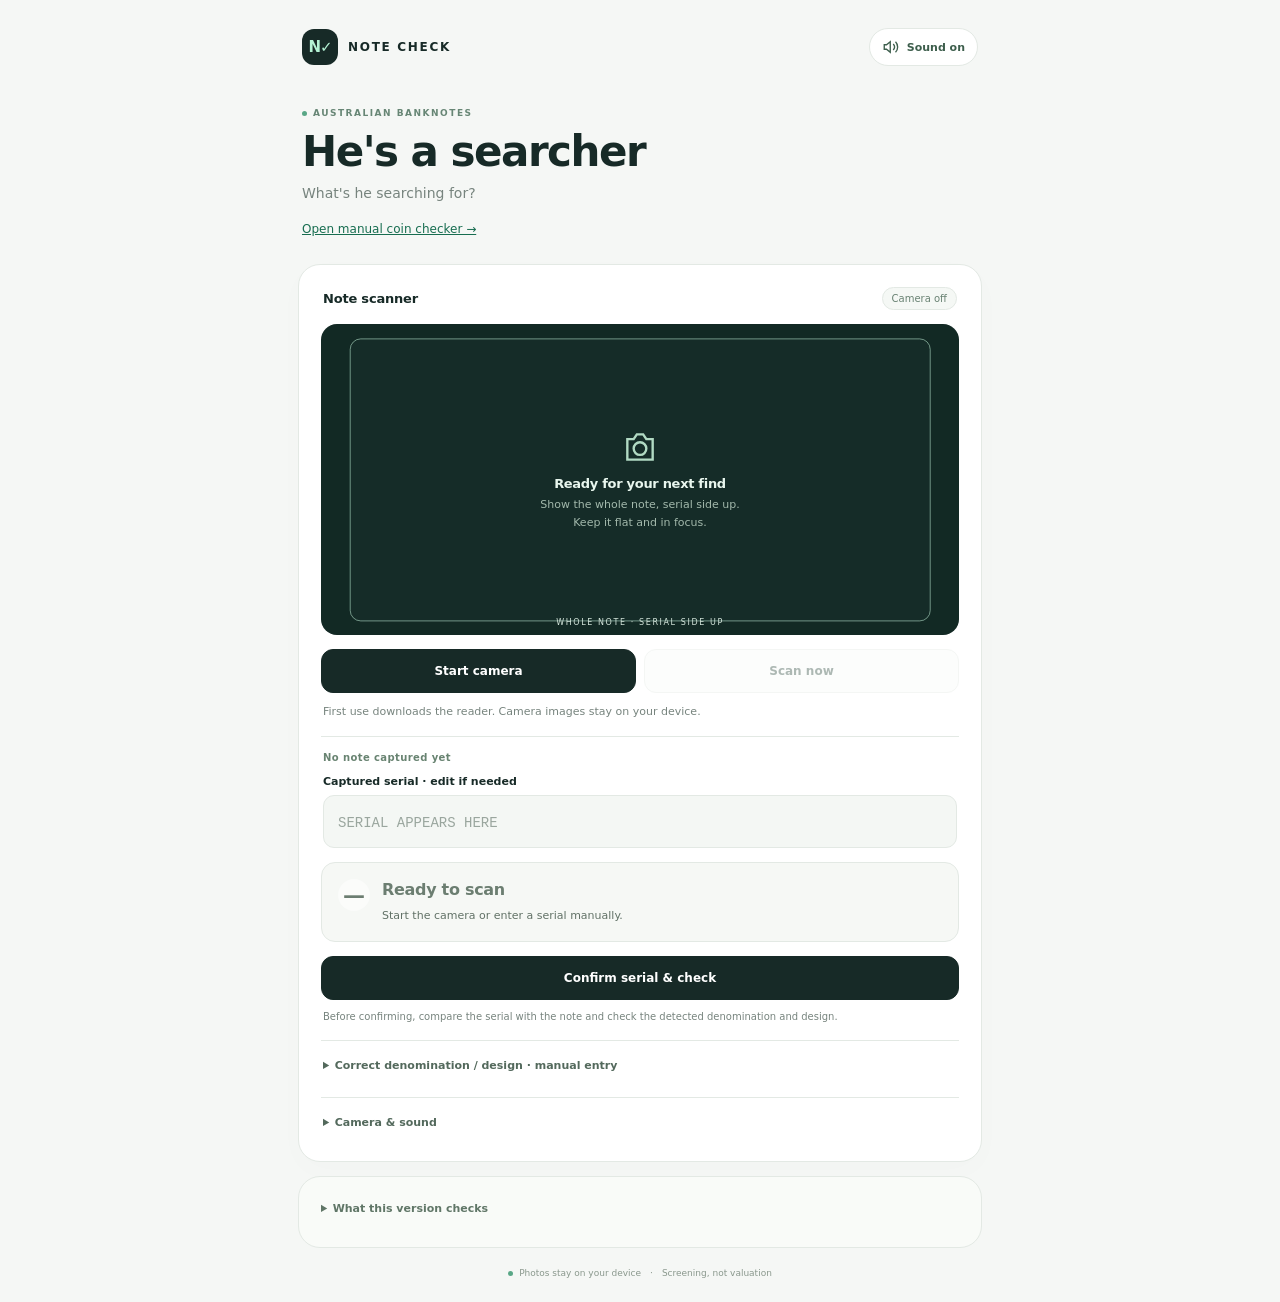
==== index.html @ 7671cad3 "Link the manual coin checker without changing banknote scanning" ====
<!doctype html><html lang="en"><head><meta charset="utf-8"><meta name="viewport" content="width=device-width,initial-scale=1"><meta name="theme-color" content="#132c28"><title>Note Check · Australian banknotes</title><link rel="stylesheet" href="style.css?v=12"><style>.conditionGuide{display:none}#result.keep~.conditionGuide{display:block}.conditionGuide h3{font-size:12px;margin:16px 0 6px}.conditionGuide ul{padding-left:19px;margin:6px 0}.conditionGuide li{font-size:11px;line-height:1.65;color:#617166;margin:5px 0}.conditionGuide a{color:#3c7a59;text-underline-offset:3px}</style></head><body><header><a class="brand" href="./"><span class="mark">N✓</span> NOTE CHECK</a><button id="soundToggle" class="soundButton" type="button" aria-pressed="true"><svg viewBox="0 0 24 24" width="18" height="18" fill="none" stroke="currentColor" stroke-width="1.8" aria-hidden="true"><path d="M11 5 6 9H3v6h3l5 4V5Z"/><path d="M15 8a6 6 0 0 1 0 8M18 5a10 10 0 0 1 0 14"/></svg><span id="soundLabel">Sound on</span></button></header><main><section class="intro"><span class="eyebrow"><span class="tinyDot"></span> AUSTRALIAN BANKNOTES</span><h1>He's a searcher</h1><p>What's he searching for?</p><p style="margin-top:14px"><a href="coins.html" style="color:#176d50;font-size:12px">Open manual coin checker →</a></p></section><section class="panel scanner"><div class="sectiontop"><h2>Note scanner</h2><span id="cameraState">Camera off</span></div><div class="view"><video id="video" autoplay playsinline muted></video><div id="placeholder"><div class="cameraicon"><svg width="38" height="38" viewBox="0 0 24 24" fill="none" stroke="currentColor" stroke-width="1.5" aria-hidden="true"><path d="M4 7h4l2-3h4l2 3h4v13H4V7Z"/><circle cx="12" cy="13" r="4"/></svg></div><h3>Ready for your next find</h3><p>Show the whole note, serial side up.<br>Keep it flat and in focus.</p></div><div class="frame"></div><div class="viewlabel">WHOLE NOTE · SERIAL SIDE UP</div><div id="overlay" class="overlay" aria-live="polite"></div></div><div class="actions"><button id="start" class="primary">Start camera</button><button id="scan" disabled>Scan now</button><button id="stop" hidden>Stop</button></div><p id="progress" class="small" role="status">First use downloads the reader. Camera images stay on your device.</p><div class="readout"><span id="activeNote">No note captured yet</span><label for="serial">Captured serial · edit if needed</label><input id="serial" placeholder="Serial appears here" autocomplete="off" spellcheck="false" maxlength="20"></div><div id="result" class="result neutral" aria-live="polite"><span class="symbol">—</span><div><h3>Ready to scan</h3><p>Start the camera or enter a serial manually.</p></div></div><div class="sortingActions"><input type="checkbox" id="confirm" hidden><button id="check" class="primary">Confirm serial & check</button><button id="next" hidden>Scan next note →</button></div><p class="small confirmHint">Before confirming, compare the serial with the note and check the detected denomination and design.</p><details class="drawer conditionGuide"><summary>What to look for · condition &amp; sales</summary><p class="small">Inspect the note yourself. The scanner does not grade its condition.</p><h3>Good signs</h3><ul><li>Sharp, square corners and intact edges.</li><li>Minimal folds or permanent creases.</li><li>Clean surfaces, clear printing and an intact clear window.</li></ul><h3>Wear or damage to check</h3><ul><li>Rounded or bent corners and worn edges.</li><li>Deep creases or multiple folds.</li><li>Stains, handwriting, fading or rubbed printing.</li><li>Tears, pinholes, splits, missing pieces or repairs.</li></ul><p class="small"><strong>Keep it as found—don’t clean, iron or try to repair it.</strong> Condition can affect collector interest, but wear alone does not decide whether a flagged note is worth keeping.</p><p class="small"><a href="https://www.pmgnotes.com/paper-money-grading/grading-scale/" target="_blank" rel="noopener">Banknote grading guide ↗</a></p><h3>Comparable sales</h3><p class="small">Not enough verified sales data. No price range is provided for this result.</p></details><details class="drawer"><summary>Correct denomination / design · manual entry</summary><div class="fields"><div><label for="denomination">Denomination</label><select id="denomination"><option>$5</option><option>$10</option><option>$20</option><option selected>$50</option><option>$100</option></select></div><div><label for="series">Banknote series</label><select id="series"><option value="new">Newer polymer · tall clear window</option><option value="old">Older polymer · small clear window</option></select></div></div><p class="small">Paper and commemorative layouts may not be recognised. A manual entry is still checked against the supported rules.</p><div class="samples"><span class="small">Fictional serial examples</span><div><button data-sample="AA191234321">Radar</button><button data-sample="AA190000042">Low number</button><button data-sample="BD194827593">No pattern</button></div></div></details><details class="drawer"><summary>Camera & sound</summary><div id="cameraSettings" hidden><label for="cameraSelect">Camera lens</label><select id="cameraSelect"></select><p id="cameraResolution" class="small"></p><label class="toggle"><input id="torch" type="checkbox" disabled> Camera light (if supported)</label></div><label for="zoom">Screen zoom <span id="zoomValue">1.0×</span></label><input id="zoom" type="range" min="1" max="4" step="0.1" value="1"><label class="toggle"><input type="checkbox" id="auto"> Automatic scanning</label><div class="extraActions"><button id="testSound" type="button">Test chime</button><button id="photoButton">Use a photo instead</button></div><input id="photo" type="file" accept="image/*" hidden></details><details id="captureDetails" class="drawer" hidden><summary>Captured images and reader diagnostics</summary><p id="detectedNote" class="small"></p><img id="notePreview" alt="Automatically straightened note"><img id="capturePreview" alt="Automatically selected serial area"><p class="small">Reader output: <code id="rawRead"></code></p></details></section><details class="panel coverage"><summary>What this version checks</summary><ul><li>Unusual serial suffix patterns: solid, radar, repeater, ladder, two-digit patterns, and low numbers (1–100).</li><li>Possible 1992 first-issue $5 notes; confirm the pale design and Fraser/Cole signatures.</li><li>1996 $100 and 1997 $5 trial-prefix notes within their published trial serial ranges.</li><li>First/last listed standard print-year prefixes in the loaded RBA records (1992–2023).</li><li>Possible 2001 Federation $5 notes via manual entry.</li></ul><p class="small">Green means set aside for inspection. Yellow means uncertain or unsupported. Red means no supported flag found after confirmation—not a guarantee to spend it. Condition, authenticity, printing errors and ink varieties are not assessed. Number-pattern thresholds are screening choices, not proof of collector demand.</p><a href="https://www.banknotes.rba.gov.au/resources/for-collectors/serial-numbers/" target="_blank" rel="noopener">RBA issue records ↗</a><br><a href="https://www.sterlingcurrency.com.au/blog/news-research/decimal-coins-banknotes/the-two-times-when-npa-secretly-tested-polymer-ink/" target="_blank" rel="noopener">Trial-note reference ↗</a></details><footer><span class="privacyDot"></span> Photos stay on your device <span class="footerSep">·</span> Screening, not valuation</footer></main><script src="ocr/ort.wasm.min.js"></script><script src="neural-reader.js?v=9"></script><script src="rules.js?v=7"></script><script src="opencv.js"></script><script src="detector.js?v=7"></script><script src="screening.js?v=10"></script><script src="ocr-utils.js"></script><script src="celebration.js?v=11"></script><script src="app.js?v=11"></script></body></html>
---- style.css ----
:root{--ink:#172a27;--muted:#77847e;--line:#e3e9e4;--mint:#dbf5e8;--green:#176d50;--bg:#f5f7f5;--radius:22px;font-family:Inter,ui-sans-serif,system-ui,-apple-system,BlinkMacSystemFont,"Segoe UI",sans-serif;color-scheme:light}*{box-sizing:border-box}body{margin:0;background:var(--bg);color:var(--ink);-webkit-font-smoothing:antialiased}header{max-width:720px;margin:auto;display:flex;align-items:center;justify-content:space-between;padding:20px 22px}.brand{display:flex;align-items:center;gap:10px;text-decoration:none;color:var(--ink);font-size:12px;letter-spacing:1.7px;font-weight:800}.mark{width:36px;height:36px;border-radius:12px;background:var(--ink);color:#b4f2d4;display:grid;place-items:center;font-size:15px;letter-spacing:-1px}.soundButton{display:flex;align-items:center;gap:7px;border:1px solid var(--line);background:#fff;border-radius:100px;padding:9px 12px;min-height:38px;font-size:11px;color:#3d5e4c;font-weight:650}.soundButton.muted{color:var(--muted);background:#edf0ed}main{max-width:720px;margin:auto;padding:8px 18px 24px}.intro{padding:7px 4px 22px}.eyebrow{display:flex;align-items:center;gap:6px;font-size:9px;letter-spacing:1.5px;font-weight:750;color:#678675}.tinyDot,.privacyDot{width:5px;height:5px;display:inline-block;background:#59a786;border-radius:50%}h1{font-size:clamp(30px,5vw,42px);font-weight:720;letter-spacing:-1.5px;line-height:1.12;margin:10px 0 8px}.intro p{font-size:13px;color:var(--muted);margin:0;line-height:1.5}.panel{background:#fff;border:1px solid var(--line);border-radius:var(--radius);padding:18px;box-shadow:0 8px 30px #18352b04}.sectiontop{display:flex;align-items:center;justify-content:space-between;padding:0 2px 14px}h2{margin:0;font-size:13px;font-weight:720;letter-spacing:-.2px}#cameraState{font-size:10px;color:#698273;border:1px solid var(--line);background:#f5f8f5;border-radius:30px;padding:5px 9px}.view{position:relative;aspect-ratio:2.05;min-height:190px;border-radius:16px;background:#152c28;overflow:hidden;display:flex;align-items:center;justify-content:center}video{position:absolute;width:100%;height:100%;object-fit:cover;transform-origin:center}#placeholder{position:relative;pointer-events:none;text-align:center;padding:20px;color:#e8f6ee}#placeholder h3{font-size:15px;letter-spacing:-.3px;margin:10px 0 5px}#placeholder p{font-size:11px;line-height:1.6;color:#a3b9ac;margin:0}.cameraicon{color:#b1dac3;line-height:0}.frame{position:absolute;width:91%;aspect-ratio:2.05;top:50%;left:50%;transform:translate(-50%,-50%);border:1.5px solid #bcebd28c;border-radius:11px;box-shadow:0 0 0 150px #06171125;pointer-events:none}.viewlabel{position:absolute;bottom:8px;color:#d4e5db;font-size:8px;letter-spacing:1.6px;pointer-events:none}.overlay{position:absolute;left:9px;right:9px;top:9px;border-radius:8px;padding:7px 10px;font-size:10px;font-weight:650;color:#22382e;display:none}.overlay.keep{background:#d8f5e8e8}.overlay.ordinary{background:#fbece9ed}.overlay.unknown{background:#fff2d7ed}.actions{display:flex;gap:8px;margin:14px 0 0}.actions button{flex:1}button{appearance:none;font:inherit;font-size:12px;font-weight:650;min-height:44px;border:1px solid var(--line);border-radius:12px;padding:11px 14px;background:#f8faf8;color:#29473b;cursor:pointer;transition:background .15s,transform .15s}button.primary{background:var(--ink);border-color:var(--ink);color:#fff}button:hover:not(:disabled){filter:brightness(.96)}button:active:not(:disabled){transform:scale(.985)}button:disabled{opacity:.38;cursor:default}.small{font-size:11px;line-height:1.6;color:var(--muted)}#progress{margin:10px 2px 15px;min-height:18px}.readout{border-top:1px solid var(--line);padding:15px 2px 0}#activeNote{display:block;font-size:10px;font-weight:700;letter-spacing:.4px;color:#688371;margin-bottom:9px}label{display:block;font-size:11px;font-weight:650;margin:12px 0 7px}input:not([type=checkbox]):not([type=range]),select{appearance:none;width:100%;font:inherit;font-size:14px;border:1px solid var(--line);background:#f8faf8;padding:12px;border-radius:11px;color:var(--ink);min-height:44px}select{appearance:auto}#serial{font-family:ui-monospace,SFMono-Regular,Consolas,monospace;font-size:22px;font-weight:550;letter-spacing:1.2px;background:#f4f7f4;padding:13px 14px;text-transform:uppercase}#serial::placeholder{font-family:inherit;font-size:14px;font-weight:400;letter-spacing:0;color:#9aa69e}.result{display:flex;align-items:flex-start;gap:12px;margin:14px 0;border-radius:14px;padding:16px;border:1px solid var(--line);background:#f6f8f5}.symbol{display:grid;place-items:center;flex-shrink:0;width:32px;height:32px;border-radius:50%;font-size:22px;font-weight:650;background:#ffffff80}.result h3{font-size:16px;font-weight:700;letter-spacing:-.3px;line-height:1.3;margin:1px 0 6px}.result p{font-size:11px;line-height:1.65;margin:0;color:#617166}.result.keep{background:#e4f6ec;border-color:#c8e8d5;color:#146247}.result.keep p{color:#527462}.result.keep .symbol{background:#c9ebd9}.result.ordinary{background:#f9eeeb;border-color:#ecd9d2;color:#825a4b}.result.unknown{background:#fff6e3;border-color:#f0e3c2;color:#80652a}.result.neutral{color:#6c7e71}.ruleSources{display:flex;gap:10px;flex-wrap:wrap;margin-top:9px}.ruleSources a,.coverage a{font-size:10px;color:#3c7a59;text-decoration:underline;text-underline-offset:3px}.sortingActions{display:flex;gap:8px;flex-wrap:wrap}.sortingActions button{flex:1;min-width:140px}#next{background:var(--mint);color:var(--green);border-color:#c8e8d5}.confirmHint{font-size:10px;margin:9px 2px 0}.drawer{border-top:1px solid var(--line);padding:15px 2px 0;margin-top:15px}summary{cursor:pointer;font-size:11px;font-weight:650;line-height:1.5;color:#53695c;padding:2px 0;min-height:26px}.fields{display:grid;grid-template-columns:1fr 1fr;gap:12px}.toggle{display:flex;align-items:center;gap:8px;font-weight:400;line-height:1.5}.toggle input{accent-color:var(--green);width:16px;height:16px}input[type=range]{width:100%;padding:0;accent-color:var(--green);margin:7px 0 12px}#zoomValue{float:right}.extraActions{display:flex;gap:8px;flex-wrap:wrap;margin-top:12px}.extraActions button{flex:1}.samples{margin:14px 0 6px}.samples>div{display:flex;gap:6px;margin-top:8px;flex-wrap:wrap}.samples button{min-height:36px;font-size:10px;padding:8px 12px;background:white}#notePreview,#capturePreview{width:100%;height:auto;display:block;border-radius:10px;margin:10px 0}#rawRead{overflow-wrap:anywhere;font-size:10px}.coverage{margin-top:14px;padding:14px 18px;box-shadow:none;background:#f9fbf8}.coverage summary{font-size:11px;color:#607667}.coverage ul{padding-left:18px}.coverage li{font-size:11px;line-height:1.65;color:#6d7b70;margin:7px 0}footer{display:flex;justify-content:center;align-items:center;gap:6px;flex-wrap:wrap;font-size:9px;color:#8a988d;padding:20px 0 0}.footerSep{padding:0 3px}[hidden]{display:none!important}button:focus-visible,input:focus-visible,select:focus-visible,summary:focus-visible{outline:3px solid #91cab0;outline-offset:3px}.result.celebrate{animation:found .5s ease-out}@keyframes found{0%{transform:scale(.97);box-shadow:0 0 0 0 #4cbd8640}60%{box-shadow:0 0 0 7px #4cbd8600}100%{transform:scale(1);box-shadow:none}}@media(min-width:640px){header{padding-top:28px}main{padding-top:15px}.intro{padding-bottom:25px}.panel{padding:22px}.view{min-height:250px}h1{font-size:42px}.intro p{font-size:14px}}@media(max-width:360px){header{padding:16px}.soundButton{padding:8px 10px}.soundButton span{font-size:10px}.brand{font-size:10px;gap:8px}main{padding:4px 12px 20px}.panel{padding:14px}.view{min-height:180px}.fields{grid-template-columns:1fr}#serial{font-size:20px}}@media(prefers-reduced-motion:reduce){*,*::before,*::after{animation:none!important;transition:none!important}}
/* Keep the camera viewport within its card even when aspect-ratio meets narrow screens. */
.scanner{min-width:0}.view{width:100%;max-width:100%;min-width:0;min-height:0!important;height:auto;aspect-ratio:2.05}.view video{inset:0;max-width:100%}#placeholder{max-width:100%;padding:12px}#placeholder h3{font-size:13px}.actions,.readout,.result,.sortingActions,.drawer{min-width:0}.result>div{min-width:0}.ruleSources a{overflow-wrap:anywhere}
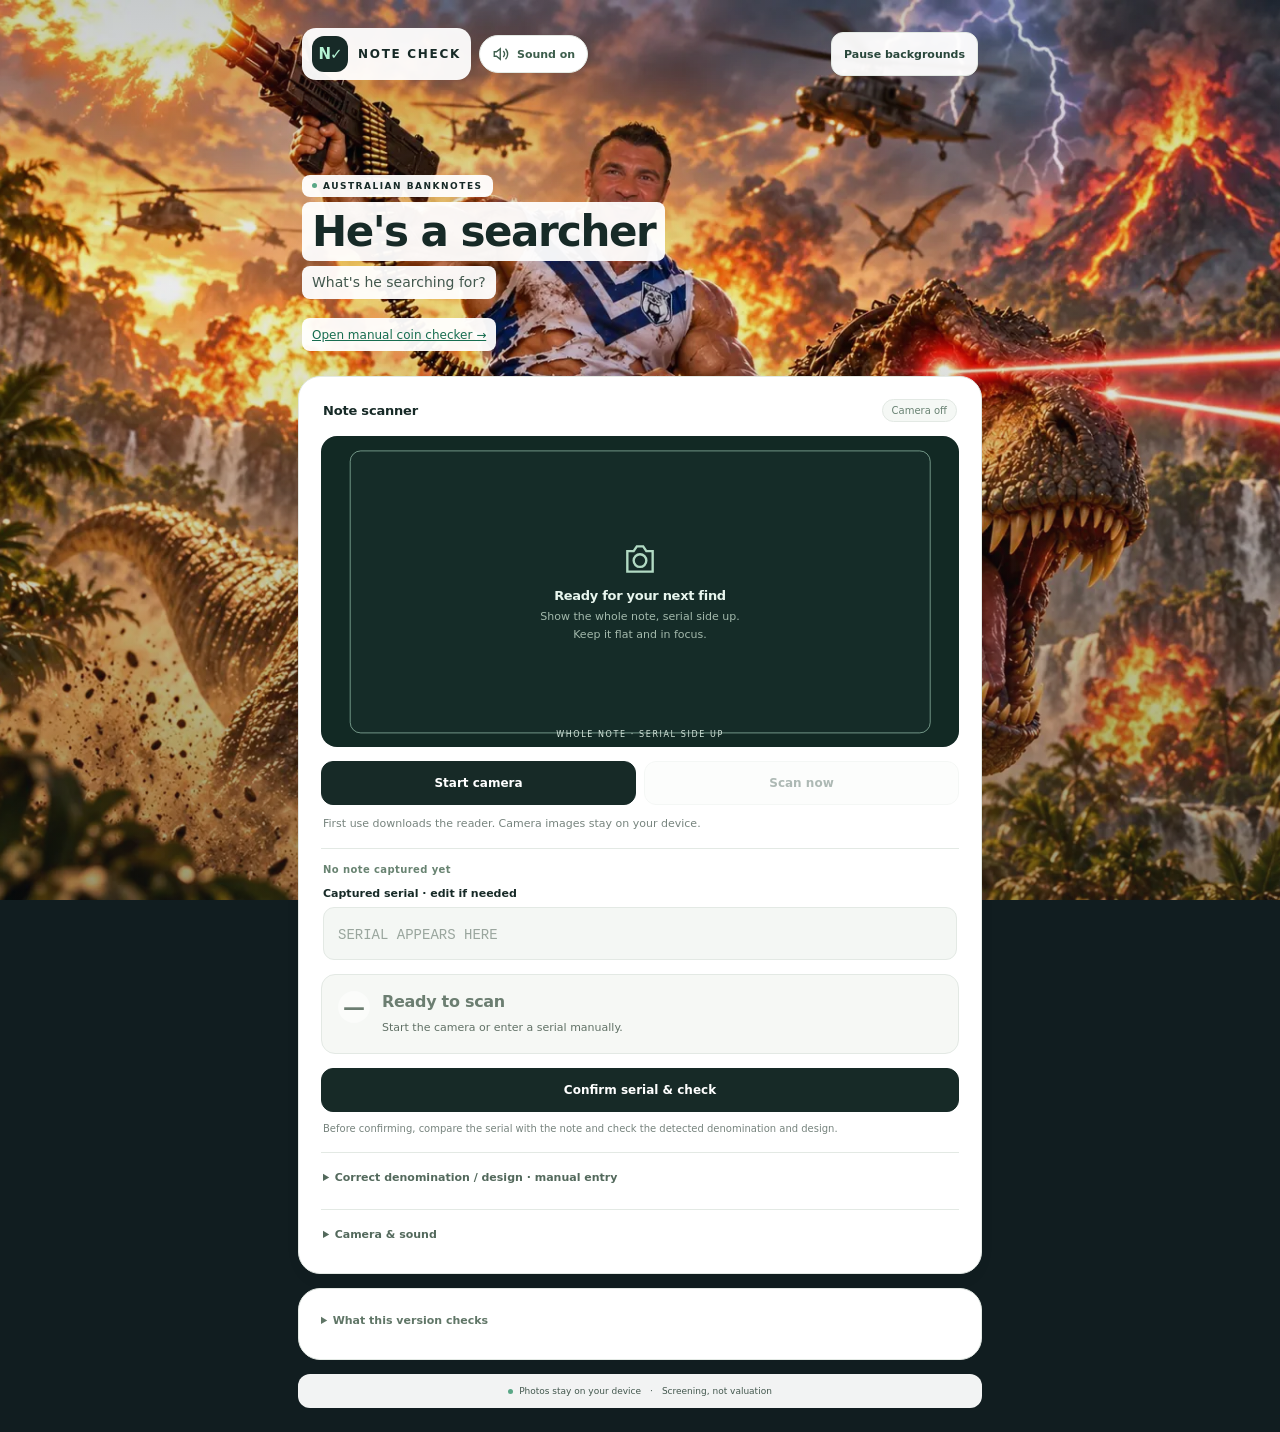
==== commit f8e41938: "Add six-image fading backgrounds with pause and reduced-motion support" ====
--- a/index.html
+++ b/index.html
@@ -1 +1 @@
-<!doctype html><html lang="en"><head><meta charset="utf-8"><meta name="viewport" content="width=device-width,initial-scale=1"><meta name="theme-color" content="#132c28"><title>Note Check · Australian banknotes</title><link rel="stylesheet" href="style.css?v=12"><style>.conditionGuide{display:none}#result.keep~.conditionGuide{display:block}.conditionGuide h3{font-size:12px;margin:16px 0 6px}.conditionGuide ul{padding-left:19px;margin:6px 0}.conditionGuide li{font-size:11px;line-height:1.65;color:#617166;margin:5px 0}.conditionGuide a{color:#3c7a59;text-underline-offset:3px}</style></head><body><header><a class="brand" href="./"><span class="mark">N✓</span> NOTE CHECK</a><button id="soundToggle" class="soundButton" type="button" aria-pressed="true"><svg viewBox="0 0 24 24" width="18" height="18" fill="none" stroke="currentColor" stroke-width="1.8" aria-hidden="true"><path d="M11 5 6 9H3v6h3l5 4V5Z"/><path d="M15 8a6 6 0 0 1 0 8M18 5a10 10 0 0 1 0 14"/></svg><span id="soundLabel">Sound on</span></button></header><main><section class="intro"><span class="eyebrow"><span class="tinyDot"></span> AUSTRALIAN BANKNOTES</span><h1>He's a searcher</h1><p>What's he searching for?</p><p style="margin-top:14px"><a href="coins.html" style="color:#176d50;font-size:12px">Open manual coin checker →</a></p></section><section class="panel scanner"><div class="sectiontop"><h2>Note scanner</h2><span id="cameraState">Camera off</span></div><div class="view"><video id="video" autoplay playsinline muted></video><div id="placeholder"><div class="cameraicon"><svg width="38" height="38" viewBox="0 0 24 24" fill="none" stroke="currentColor" stroke-width="1.5" aria-hidden="true"><path d="M4 7h4l2-3h4l2 3h4v13H4V7Z"/><circle cx="12" cy="13" r="4"/></svg></div><h3>Ready for your next find</h3><p>Show the whole note, serial side up.<br>Keep it flat and in focus.</p></div><div class="frame"></div><div class="viewlabel">WHOLE NOTE · SERIAL SIDE UP</div><div id="overlay" class="overlay" aria-live="polite"></div></div><div class="actions"><button id="start" class="primary">Start camera</button><button id="scan" disabled>Scan now</button><button id="stop" hidden>Stop</button></div><p id="progress" class="small" role="status">First use downloads the reader. Camera images stay on your device.</p><div class="readout"><span id="activeNote">No note captured yet</span><label for="serial">Captured serial · edit if needed</label><input id="serial" placeholder="Serial appears here" autocomplete="off" spellcheck="false" maxlength="20"></div><div id="result" class="result neutral" aria-live="polite"><span class="symbol">—</span><div><h3>Ready to scan</h3><p>Start the camera or enter a serial manually.</p></div></div><div class="sortingActions"><input type="checkbox" id="confirm" hidden><button id="check" class="primary">Confirm serial & check</button><button id="next" hidden>Scan next note →</button></div><p class="small confirmHint">Before confirming, compare the serial with the note and check the detected denomination and design.</p><details class="drawer conditionGuide"><summary>What to look for · condition &amp; sales</summary><p class="small">Inspect the note yourself. The scanner does not grade its condition.</p><h3>Good signs</h3><ul><li>Sharp, square corners and intact edges.</li><li>Minimal folds or permanent creases.</li><li>Clean surfaces, clear printing and an intact clear window.</li></ul><h3>Wear or damage to check</h3><ul><li>Rounded or bent corners and worn edges.</li><li>Deep creases or multiple folds.</li><li>Stains, handwriting, fading or rubbed printing.</li><li>Tears, pinholes, splits, missing pieces or repairs.</li></ul><p class="small"><strong>Keep it as found—don’t clean, iron or try to repair it.</strong> Condition can affect collector interest, but wear alone does not decide whether a flagged note is worth keeping.</p><p class="small"><a href="https://www.pmgnotes.com/paper-money-grading/grading-scale/" target="_blank" rel="noopener">Banknote grading guide ↗</a></p><h3>Comparable sales</h3><p class="small">Not enough verified sales data. No price range is provided for this result.</p></details><details class="drawer"><summary>Correct denomination / design · manual entry</summary><div class="fields"><div><label for="denomination">Denomination</label><select id="denomination"><option>$5</option><option>$10</option><option>$20</option><option selected>$50</option><option>$100</option></select></div><div><label for="series">Banknote series</label><select id="series"><option value="new">Newer polymer · tall clear window</option><option value="old">Older polymer · small clear window</option></select></div></div><p class="small">Paper and commemorative layouts may not be recognised. A manual entry is still checked against the supported rules.</p><div class="samples"><span class="small">Fictional serial examples</span><div><button data-sample="AA191234321">Radar</button><button data-sample="AA190000042">Low number</button><button data-sample="BD194827593">No pattern</button></div></div></details><details class="drawer"><summary>Camera & sound</summary><div id="cameraSettings" hidden><label for="cameraSelect">Camera lens</label><select id="cameraSelect"></select><p id="cameraResolution" class="small"></p><label class="toggle"><input id="torch" type="checkbox" disabled> Camera light (if supported)</label></div><label for="zoom">Screen zoom <span id="zoomValue">1.0×</span></label><input id="zoom" type="range" min="1" max="4" step="0.1" value="1"><label class="toggle"><input type="checkbox" id="auto"> Automatic scanning</label><div class="extraActions"><button id="testSound" type="button">Test chime</button><button id="photoButton">Use a photo instead</button></div><input id="photo" type="file" accept="image/*" hidden></details><details id="captureDetails" class="drawer" hidden><summary>Captured images and reader diagnostics</summary><p id="detectedNote" class="small"></p><img id="notePreview" alt="Automatically straightened note"><img id="capturePreview" alt="Automatically selected serial area"><p class="small">Reader output: <code id="rawRead"></code></p></details></section><details class="panel coverage"><summary>What this version checks</summary><ul><li>Unusual serial suffix patterns: solid, radar, repeater, ladder, two-digit patterns, and low numbers (1–100).</li><li>Possible 1992 first-issue $5 notes; confirm the pale design and Fraser/Cole signatures.</li><li>1996 $100 and 1997 $5 trial-prefix notes within their published trial serial ranges.</li><li>First/last listed standard print-year prefixes in the loaded RBA records (1992–2023).</li><li>Possible 2001 Federation $5 notes via manual entry.</li></ul><p class="small">Green means set aside for inspection. Yellow means uncertain or unsupported. Red means no supported flag found after confirmation—not a guarantee to spend it. Condition, authenticity, printing errors and ink varieties are not assessed. Number-pattern thresholds are screening choices, not proof of collector demand.</p><a href="https://www.banknotes.rba.gov.au/resources/for-collectors/serial-numbers/" target="_blank" rel="noopener">RBA issue records ↗</a><br><a href="https://www.sterlingcurrency.com.au/blog/news-research/decimal-coins-banknotes/the-two-times-when-npa-secretly-tested-polymer-ink/" target="_blank" rel="noopener">Trial-note reference ↗</a></details><footer><span class="privacyDot"></span> Photos stay on your device <span class="footerSep">·</span> Screening, not valuation</footer></main><script src="ocr/ort.wasm.min.js"></script><script src="neural-reader.js?v=9"></script><script src="rules.js?v=7"></script><script src="opencv.js"></script><script src="detector.js?v=7"></script><script src="screening.js?v=10"></script><script src="ocr-utils.js"></script><script src="celebration.js?v=11"></script><script src="app.js?v=11"></script></body></html>
+<!doctype html><html lang="en"><head><meta charset="utf-8"><meta name="viewport" content="width=device-width,initial-scale=1"><meta name="theme-color" content="#132c28"><title>Note Check · Australian banknotes</title><link rel="stylesheet" href="style.css?v=12"><style>.conditionGuide{display:none}#result.keep~.conditionGuide{display:block}.conditionGuide h3{font-size:12px;margin:16px 0 6px}.conditionGuide ul{padding-left:19px;margin:6px 0}.conditionGuide li{font-size:11px;line-height:1.65;color:#617166;margin:5px 0}.conditionGuide a{color:#3c7a59;text-underline-offset:3px}</style><link rel="stylesheet" href="backgrounds.css?v=1"></head><body><header><a class="brand" href="./"><span class="mark">N✓</span> NOTE CHECK</a><button id="soundToggle" class="soundButton" type="button" aria-pressed="true"><svg viewBox="0 0 24 24" width="18" height="18" fill="none" stroke="currentColor" stroke-width="1.8" aria-hidden="true"><path d="M11 5 6 9H3v6h3l5 4V5Z"/><path d="M15 8a6 6 0 0 1 0 8M18 5a10 10 0 0 1 0 14"/></svg><span id="soundLabel">Sound on</span></button></header><main><section class="intro"><span class="eyebrow"><span class="tinyDot"></span> AUSTRALIAN BANKNOTES</span><h1>He's a searcher</h1><p>What's he searching for?</p><p style="margin-top:14px"><a href="coins.html" style="color:#176d50;font-size:12px">Open manual coin checker →</a></p></section><section class="panel scanner"><div class="sectiontop"><h2>Note scanner</h2><span id="cameraState">Camera off</span></div><div class="view"><video id="video" autoplay playsinline muted></video><div id="placeholder"><div class="cameraicon"><svg width="38" height="38" viewBox="0 0 24 24" fill="none" stroke="currentColor" stroke-width="1.5" aria-hidden="true"><path d="M4 7h4l2-3h4l2 3h4v13H4V7Z"/><circle cx="12" cy="13" r="4"/></svg></div><h3>Ready for your next find</h3><p>Show the whole note, serial side up.<br>Keep it flat and in focus.</p></div><div class="frame"></div><div class="viewlabel">WHOLE NOTE · SERIAL SIDE UP</div><div id="overlay" class="overlay" aria-live="polite"></div></div><div class="actions"><button id="start" class="primary">Start camera</button><button id="scan" disabled>Scan now</button><button id="stop" hidden>Stop</button></div><p id="progress" class="small" role="status">First use downloads the reader. Camera images stay on your device.</p><div class="readout"><span id="activeNote">No note captured yet</span><label for="serial">Captured serial · edit if needed</label><input id="serial" placeholder="Serial appears here" autocomplete="off" spellcheck="false" maxlength="20"></div><div id="result" class="result neutral" aria-live="polite"><span class="symbol">—</span><div><h3>Ready to scan</h3><p>Start the camera or enter a serial manually.</p></div></div><div class="sortingActions"><input type="checkbox" id="confirm" hidden><button id="check" class="primary">Confirm serial & check</button><button id="next" hidden>Scan next note →</button></div><p class="small confirmHint">Before confirming, compare the serial with the note and check the detected denomination and design.</p><details class="drawer conditionGuide"><summary>What to look for · condition &amp; sales</summary><p class="small">Inspect the note yourself. The scanner does not grade its condition.</p><h3>Good signs</h3><ul><li>Sharp, square corners and intact edges.</li><li>Minimal folds or permanent creases.</li><li>Clean surfaces, clear printing and an intact clear window.</li></ul><h3>Wear or damage to check</h3><ul><li>Rounded or bent corners and worn edges.</li><li>Deep creases or multiple folds.</li><li>Stains, handwriting, fading or rubbed printing.</li><li>Tears, pinholes, splits, missing pieces or repairs.</li></ul><p class="small"><strong>Keep it as found—don’t clean, iron or try to repair it.</strong> Condition can affect collector interest, but wear alone does not decide whether a flagged note is worth keeping.</p><p class="small"><a href="https://www.pmgnotes.com/paper-money-grading/grading-scale/" target="_blank" rel="noopener">Banknote grading guide ↗</a></p><h3>Comparable sales</h3><p class="small">Not enough verified sales data. No price range is provided for this result.</p></details><details class="drawer"><summary>Correct denomination / design · manual entry</summary><div class="fields"><div><label for="denomination">Denomination</label><select id="denomination"><option>$5</option><option>$10</option><option>$20</option><option selected>$50</option><option>$100</option></select></div><div><label for="series">Banknote series</label><select id="series"><option value="new">Newer polymer · tall clear window</option><option value="old">Older polymer · small clear window</option></select></div></div><p class="small">Paper and commemorative layouts may not be recognised. A manual entry is still checked against the supported rules.</p><div class="samples"><span class="small">Fictional serial examples</span><div><button data-sample="AA191234321">Radar</button><button data-sample="AA190000042">Low number</button><button data-sample="BD194827593">No pattern</button></div></div></details><details class="drawer"><summary>Camera & sound</summary><div id="cameraSettings" hidden><label for="cameraSelect">Camera lens</label><select id="cameraSelect"></select><p id="cameraResolution" class="small"></p><label class="toggle"><input id="torch" type="checkbox" disabled> Camera light (if supported)</label></div><label for="zoom">Screen zoom <span id="zoomValue">1.0×</span></label><input id="zoom" type="range" min="1" max="4" step="0.1" value="1"><label class="toggle"><input type="checkbox" id="auto"> Automatic scanning</label><div class="extraActions"><button id="testSound" type="button">Test chime</button><button id="photoButton">Use a photo instead</button></div><input id="photo" type="file" accept="image/*" hidden></details><details id="captureDetails" class="drawer" hidden><summary>Captured images and reader diagnostics</summary><p id="detectedNote" class="small"></p><img id="notePreview" alt="Automatically straightened note"><img id="capturePreview" alt="Automatically selected serial area"><p class="small">Reader output: <code id="rawRead"></code></p></details></section><details class="panel coverage"><summary>What this version checks</summary><ul><li>Unusual serial suffix patterns: solid, radar, repeater, ladder, two-digit patterns, and low numbers (1–100).</li><li>Possible 1992 first-issue $5 notes; confirm the pale design and Fraser/Cole signatures.</li><li>1996 $100 and 1997 $5 trial-prefix notes within their published trial serial ranges.</li><li>First/last listed standard print-year prefixes in the loaded RBA records (1992–2023).</li><li>Possible 2001 Federation $5 notes via manual entry.</li></ul><p class="small">Green means set aside for inspection. Yellow means uncertain or unsupported. Red means no supported flag found after confirmation—not a guarantee to spend it. Condition, authenticity, printing errors and ink varieties are not assessed. Number-pattern thresholds are screening choices, not proof of collector demand.</p><a href="https://www.banknotes.rba.gov.au/resources/for-collectors/serial-numbers/" target="_blank" rel="noopener">RBA issue records ↗</a><br><a href="https://www.sterlingcurrency.com.au/blog/news-research/decimal-coins-banknotes/the-two-times-when-npa-secretly-tested-polymer-ink/" target="_blank" rel="noopener">Trial-note reference ↗</a></details><footer><span class="privacyDot"></span> Photos stay on your device <span class="footerSep">·</span> Screening, not valuation</footer></main><script src="ocr/ort.wasm.min.js"></script><script src="neural-reader.js?v=9"></script><script src="rules.js?v=7"></script><script src="opencv.js"></script><script src="detector.js?v=7"></script><script src="screening.js?v=10"></script><script src="ocr-utils.js"></script><script src="celebration.js?v=11"></script><script src="app.js?v=11"></script><script src="backgrounds.js?v=1" defer></script></body></html>
--- a/backgrounds.css
+++ b/backgrounds.css
@@ -0,0 +1,24 @@
+/* Independent decorative layer; controls and checking results remain opaque. */
+body { background: #111d20; isolation: isolate; }
+.adventure-background { position: fixed; inset: 0; z-index: -1; pointer-events: none; overflow: hidden; background: #111d20; }
+.adventure-background img { position: absolute; inset: 0; width: 100%; height: 100%; object-fit: cover; object-position: 48% 28%; opacity: 0; transition: opacity 2.2s ease-in-out; }
+.adventure-background img.visible { opacity: 1; }
+.adventure-background::after { content: ''; position: absolute; inset: 0; background: linear-gradient(#07151a38, #07151a14 32%, #07151a66); }
+header { gap: 8px; flex-wrap: wrap; }
+.brand, .coinNav { background: #fffffff2; border-radius: 14px; padding: 8px 10px; }
+.background-toggle { margin-left: auto; min-height: 44px; padding: 9px 12px; font-size: 11px; background: #fffffff2; }
+.intro { min-height: 29vh; display: flex; flex-direction: column; align-items: flex-start; justify-content: flex-end; gap: 5px; }
+.intro h1, .intro p, .intro .eyebrow { background: #fffffff2; border-radius: 8px; padding: 6px 10px; margin: 0; color: #172a27; }
+.intro h1 { margin: 0; }
+.intro p { color: #43584e; }
+.panel, .coverage { background: #fff; }
+footer { background: #fffffff2; color: #43584e; border-radius: 12px; padding: 12px; margin-top: 14px; }
+@media (max-width: 600px) {
+  .adventure-background img { object-fit: contain; object-position: center top; height: auto; min-height: 0; top: 75px; }
+  .adventure-background::after { background: linear-gradient(#07151a44, transparent 140px, #111d2080 420px, #111d20 70%); }
+  .intro { min-height: 260px; }
+  header { padding: 12px 16px; }
+  .brand { font-size: 10px; letter-spacing: 1px; }
+  .background-toggle { font-size: 10px; }
+}
+@media (prefers-reduced-motion: reduce) { .adventure-background img { transition: none; } }
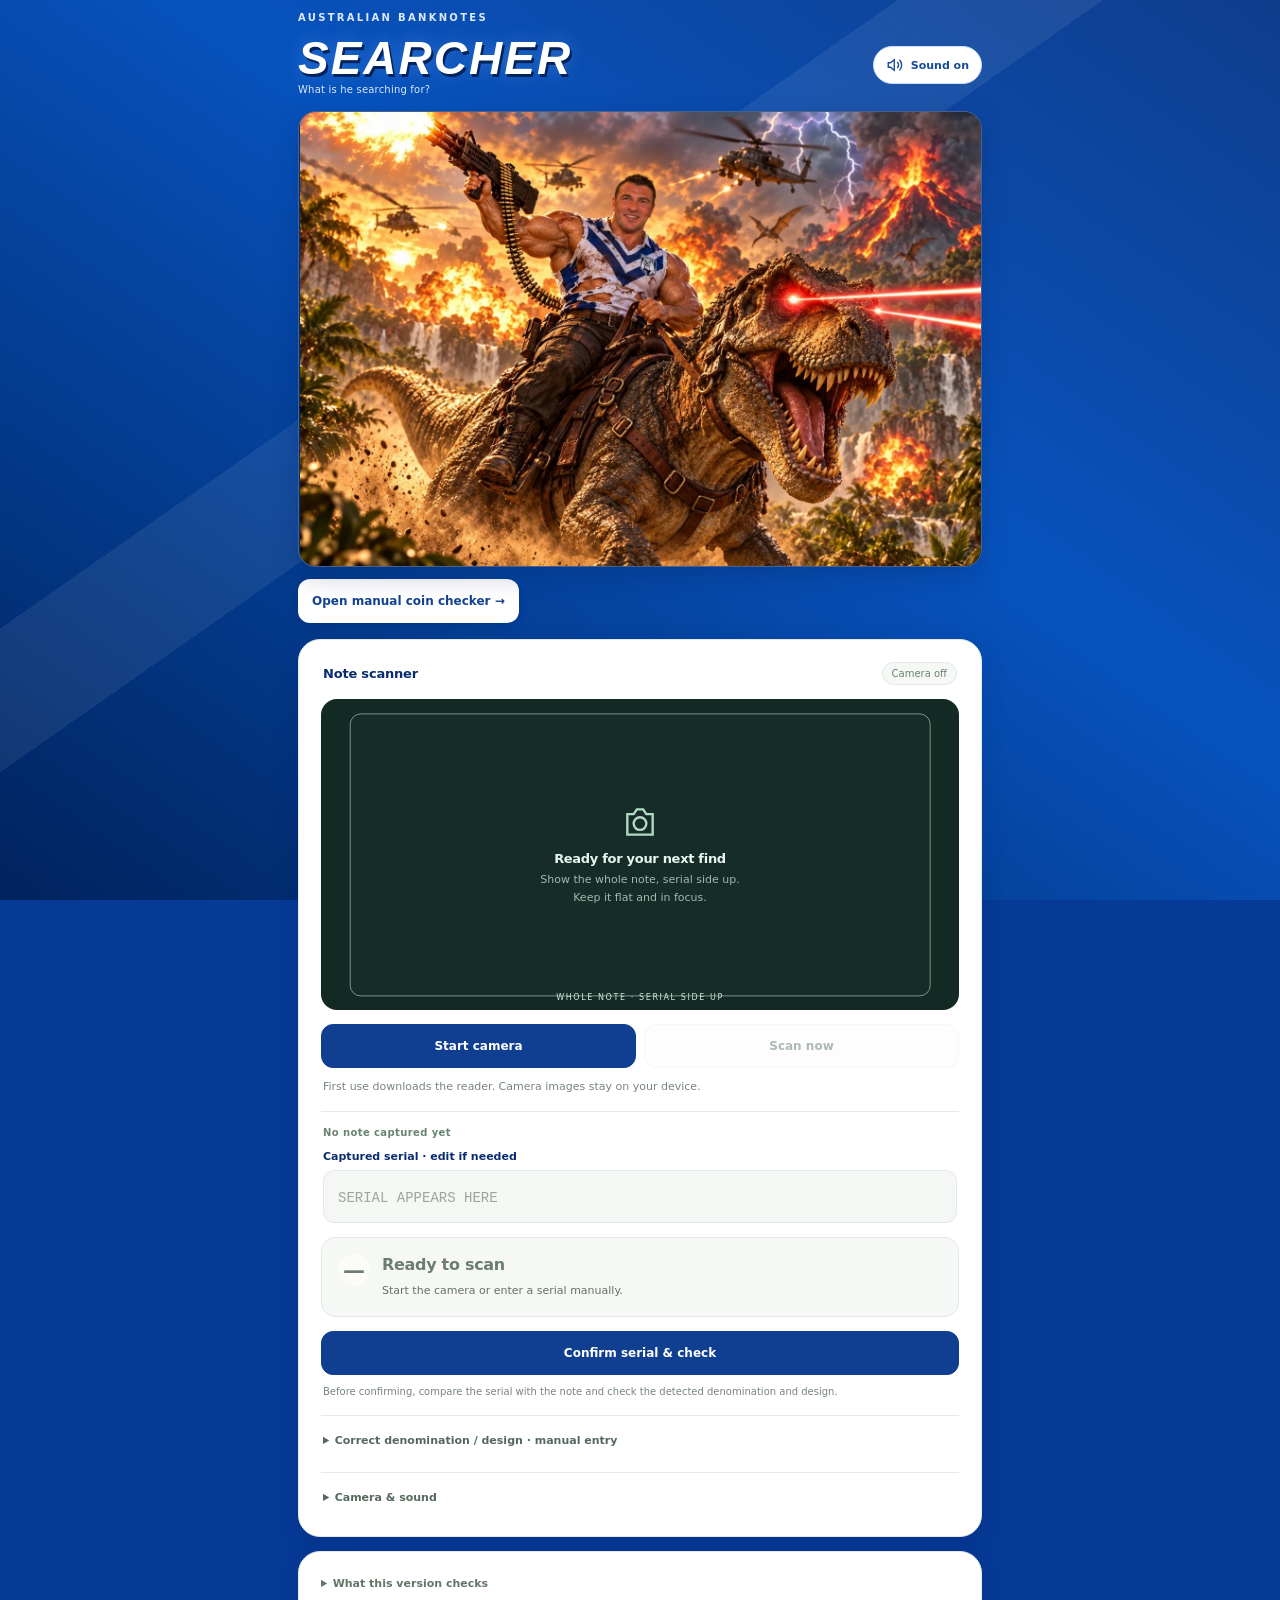
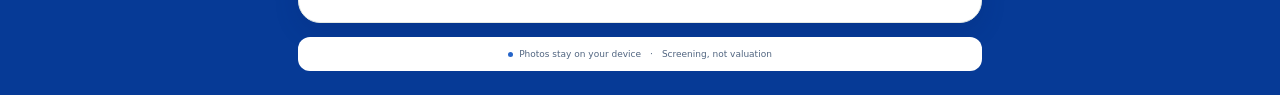
==== commit da1c9214: "Restyle SEARCHER in blue and white with unobstructed slideshow and decorative falling notes" ====
--- a/index.html
+++ b/index.html
@@ -1 +1 @@
-<!doctype html><html lang="en"><head><meta charset="utf-8"><meta name="viewport" content="width=device-width,initial-scale=1"><meta name="theme-color" content="#132c28"><title>Note Check · Australian banknotes</title><link rel="stylesheet" href="style.css?v=12"><style>.conditionGuide{display:none}#result.keep~.conditionGuide{display:block}.conditionGuide h3{font-size:12px;margin:16px 0 6px}.conditionGuide ul{padding-left:19px;margin:6px 0}.conditionGuide li{font-size:11px;line-height:1.65;color:#617166;margin:5px 0}.conditionGuide a{color:#3c7a59;text-underline-offset:3px}</style><link rel="stylesheet" href="backgrounds.css?v=1"></head><body><header><a class="brand" href="./"><span class="mark">N✓</span> NOTE CHECK</a><button id="soundToggle" class="soundButton" type="button" aria-pressed="true"><svg viewBox="0 0 24 24" width="18" height="18" fill="none" stroke="currentColor" stroke-width="1.8" aria-hidden="true"><path d="M11 5 6 9H3v6h3l5 4V5Z"/><path d="M15 8a6 6 0 0 1 0 8M18 5a10 10 0 0 1 0 14"/></svg><span id="soundLabel">Sound on</span></button></header><main><section class="intro"><span class="eyebrow"><span class="tinyDot"></span> AUSTRALIAN BANKNOTES</span><h1>He's a searcher</h1><p>What's he searching for?</p><p style="margin-top:14px"><a href="coins.html" style="color:#176d50;font-size:12px">Open manual coin checker →</a></p></section><section class="panel scanner"><div class="sectiontop"><h2>Note scanner</h2><span id="cameraState">Camera off</span></div><div class="view"><video id="video" autoplay playsinline muted></video><div id="placeholder"><div class="cameraicon"><svg width="38" height="38" viewBox="0 0 24 24" fill="none" stroke="currentColor" stroke-width="1.5" aria-hidden="true"><path d="M4 7h4l2-3h4l2 3h4v13H4V7Z"/><circle cx="12" cy="13" r="4"/></svg></div><h3>Ready for your next find</h3><p>Show the whole note, serial side up.<br>Keep it flat and in focus.</p></div><div class="frame"></div><div class="viewlabel">WHOLE NOTE · SERIAL SIDE UP</div><div id="overlay" class="overlay" aria-live="polite"></div></div><div class="actions"><button id="start" class="primary">Start camera</button><button id="scan" disabled>Scan now</button><button id="stop" hidden>Stop</button></div><p id="progress" class="small" role="status">First use downloads the reader. Camera images stay on your device.</p><div class="readout"><span id="activeNote">No note captured yet</span><label for="serial">Captured serial · edit if needed</label><input id="serial" placeholder="Serial appears here" autocomplete="off" spellcheck="false" maxlength="20"></div><div id="result" class="result neutral" aria-live="polite"><span class="symbol">—</span><div><h3>Ready to scan</h3><p>Start the camera or enter a serial manually.</p></div></div><div class="sortingActions"><input type="checkbox" id="confirm" hidden><button id="check" class="primary">Confirm serial & check</button><button id="next" hidden>Scan next note →</button></div><p class="small confirmHint">Before confirming, compare the serial with the note and check the detected denomination and design.</p><details class="drawer conditionGuide"><summary>What to look for · condition &amp; sales</summary><p class="small">Inspect the note yourself. The scanner does not grade its condition.</p><h3>Good signs</h3><ul><li>Sharp, square corners and intact edges.</li><li>Minimal folds or permanent creases.</li><li>Clean surfaces, clear printing and an intact clear window.</li></ul><h3>Wear or damage to check</h3><ul><li>Rounded or bent corners and worn edges.</li><li>Deep creases or multiple folds.</li><li>Stains, handwriting, fading or rubbed printing.</li><li>Tears, pinholes, splits, missing pieces or repairs.</li></ul><p class="small"><strong>Keep it as found—don’t clean, iron or try to repair it.</strong> Condition can affect collector interest, but wear alone does not decide whether a flagged note is worth keeping.</p><p class="small"><a href="https://www.pmgnotes.com/paper-money-grading/grading-scale/" target="_blank" rel="noopener">Banknote grading guide ↗</a></p><h3>Comparable sales</h3><p class="small">Not enough verified sales data. No price range is provided for this result.</p></details><details class="drawer"><summary>Correct denomination / design · manual entry</summary><div class="fields"><div><label for="denomination">Denomination</label><select id="denomination"><option>$5</option><option>$10</option><option>$20</option><option selected>$50</option><option>$100</option></select></div><div><label for="series">Banknote series</label><select id="series"><option value="new">Newer polymer · tall clear window</option><option value="old">Older polymer · small clear window</option></select></div></div><p class="small">Paper and commemorative layouts may not be recognised. A manual entry is still checked against the supported rules.</p><div class="samples"><span class="small">Fictional serial examples</span><div><button data-sample="AA191234321">Radar</button><button data-sample="AA190000042">Low number</button><button data-sample="BD194827593">No pattern</button></div></div></details><details class="drawer"><summary>Camera & sound</summary><div id="cameraSettings" hidden><label for="cameraSelect">Camera lens</label><select id="cameraSelect"></select><p id="cameraResolution" class="small"></p><label class="toggle"><input id="torch" type="checkbox" disabled> Camera light (if supported)</label></div><label for="zoom">Screen zoom <span id="zoomValue">1.0×</span></label><input id="zoom" type="range" min="1" max="4" step="0.1" value="1"><label class="toggle"><input type="checkbox" id="auto"> Automatic scanning</label><div class="extraActions"><button id="testSound" type="button">Test chime</button><button id="photoButton">Use a photo instead</button></div><input id="photo" type="file" accept="image/*" hidden></details><details id="captureDetails" class="drawer" hidden><summary>Captured images and reader diagnostics</summary><p id="detectedNote" class="small"></p><img id="notePreview" alt="Automatically straightened note"><img id="capturePreview" alt="Automatically selected serial area"><p class="small">Reader output: <code id="rawRead"></code></p></details></section><details class="panel coverage"><summary>What this version checks</summary><ul><li>Unusual serial suffix patterns: solid, radar, repeater, ladder, two-digit patterns, and low numbers (1–100).</li><li>Possible 1992 first-issue $5 notes; confirm the pale design and Fraser/Cole signatures.</li><li>1996 $100 and 1997 $5 trial-prefix notes within their published trial serial ranges.</li><li>First/last listed standard print-year prefixes in the loaded RBA records (1992–2023).</li><li>Possible 2001 Federation $5 notes via manual entry.</li></ul><p class="small">Green means set aside for inspection. Yellow means uncertain or unsupported. Red means no supported flag found after confirmation—not a guarantee to spend it. Condition, authenticity, printing errors and ink varieties are not assessed. Number-pattern thresholds are screening choices, not proof of collector demand.</p><a href="https://www.banknotes.rba.gov.au/resources/for-collectors/serial-numbers/" target="_blank" rel="noopener">RBA issue records ↗</a><br><a href="https://www.sterlingcurrency.com.au/blog/news-research/decimal-coins-banknotes/the-two-times-when-npa-secretly-tested-polymer-ink/" target="_blank" rel="noopener">Trial-note reference ↗</a></details><footer><span class="privacyDot"></span> Photos stay on your device <span class="footerSep">·</span> Screening, not valuation</footer></main><script src="ocr/ort.wasm.min.js"></script><script src="neural-reader.js?v=9"></script><script src="rules.js?v=7"></script><script src="opencv.js"></script><script src="detector.js?v=7"></script><script src="screening.js?v=10"></script><script src="ocr-utils.js"></script><script src="celebration.js?v=11"></script><script src="app.js?v=11"></script><script src="backgrounds.js?v=1" defer></script></body></html>
+<!doctype html><html lang="en"><head><meta charset="utf-8"><meta name="viewport" content="width=device-width,initial-scale=1"><meta name="theme-color" content="#132c28"><title>Note Check · Australian banknotes</title><link rel="stylesheet" href="style.css?v=12"><style>.conditionGuide{display:none}#result.keep~.conditionGuide{display:block}.conditionGuide h3{font-size:12px;margin:16px 0 6px}.conditionGuide ul{padding-left:19px;margin:6px 0}.conditionGuide li{font-size:11px;line-height:1.65;color:#617166;margin:5px 0}.conditionGuide a{color:#3c7a59;text-underline-offset:3px}</style><link rel="stylesheet" href="backgrounds.css?v=2"></head><body><header><span class="page-category">Australian banknotes</span><a class="brand" href="./"><span class="brand-title">SEARCHER</span><span class="brand-tagline">What is he searching for?</span></a><button id="soundToggle" class="soundButton" type="button" aria-pressed="true"><svg viewBox="0 0 24 24" width="18" height="18" fill="none" stroke="currentColor" stroke-width="1.8" aria-hidden="true"><path d="M11 5 6 9H3v6h3l5 4V5Z"/><path d="M15 8a6 6 0 0 1 0 8M18 5a10 10 0 0 1 0 14"/></svg><span id="soundLabel">Sound on</span></button></header><main><section class="intro"><p style="margin-top:14px"><a href="coins.html" style="color:#176d50;font-size:12px">Open manual coin checker →</a></p></section><section class="panel scanner"><div class="sectiontop"><h2>Note scanner</h2><span id="cameraState">Camera off</span></div><div class="view"><video id="video" autoplay playsinline muted></video><div id="placeholder"><div class="cameraicon"><svg width="38" height="38" viewBox="0 0 24 24" fill="none" stroke="currentColor" stroke-width="1.5" aria-hidden="true"><path d="M4 7h4l2-3h4l2 3h4v13H4V7Z"/><circle cx="12" cy="13" r="4"/></svg></div><h3>Ready for your next find</h3><p>Show the whole note, serial side up.<br>Keep it flat and in focus.</p></div><div class="frame"></div><div class="viewlabel">WHOLE NOTE · SERIAL SIDE UP</div><div id="overlay" class="overlay" aria-live="polite"></div></div><div class="actions"><button id="start" class="primary">Start camera</button><button id="scan" disabled>Scan now</button><button id="stop" hidden>Stop</button></div><p id="progress" class="small" role="status">First use downloads the reader. Camera images stay on your device.</p><div class="readout"><span id="activeNote">No note captured yet</span><label for="serial">Captured serial · edit if needed</label><input id="serial" placeholder="Serial appears here" autocomplete="off" spellcheck="false" maxlength="20"></div><div id="result" class="result neutral" aria-live="polite"><span class="symbol">—</span><div><h3>Ready to scan</h3><p>Start the camera or enter a serial manually.</p></div></div><div class="sortingActions"><input type="checkbox" id="confirm" hidden><button id="check" class="primary">Confirm serial & check</button><button id="next" hidden>Scan next note →</button></div><p class="small confirmHint">Before confirming, compare the serial with the note and check the detected denomination and design.</p><details class="drawer conditionGuide"><summary>What to look for · condition &amp; sales</summary><p class="small">Inspect the note yourself. The scanner does not grade its condition.</p><h3>Good signs</h3><ul><li>Sharp, square corners and intact edges.</li><li>Minimal folds or permanent creases.</li><li>Clean surfaces, clear printing and an intact clear window.</li></ul><h3>Wear or damage to check</h3><ul><li>Rounded or bent corners and worn edges.</li><li>Deep creases or multiple folds.</li><li>Stains, handwriting, fading or rubbed printing.</li><li>Tears, pinholes, splits, missing pieces or repairs.</li></ul><p class="small"><strong>Keep it as found—don’t clean, iron or try to repair it.</strong> Condition can affect collector interest, but wear alone does not decide whether a flagged note is worth keeping.</p><p class="small"><a href="https://www.pmgnotes.com/paper-money-grading/grading-scale/" target="_blank" rel="noopener">Banknote grading guide ↗</a></p><h3>Comparable sales</h3><p class="small">Not enough verified sales data. No price range is provided for this result.</p></details><details class="drawer"><summary>Correct denomination / design · manual entry</summary><div class="fields"><div><label for="denomination">Denomination</label><select id="denomination"><option>$5</option><option>$10</option><option>$20</option><option selected>$50</option><option>$100</option></select></div><div><label for="series">Banknote series</label><select id="series"><option value="new">Newer polymer · tall clear window</option><option value="old">Older polymer · small clear window</option></select></div></div><p class="small">Paper and commemorative layouts may not be recognised. A manual entry is still checked against the supported rules.</p><div class="samples"><span class="small">Fictional serial examples</span><div><button data-sample="AA191234321">Radar</button><button data-sample="AA190000042">Low number</button><button data-sample="BD194827593">No pattern</button></div></div></details><details class="drawer"><summary>Camera & sound</summary><div id="cameraSettings" hidden><label for="cameraSelect">Camera lens</label><select id="cameraSelect"></select><p id="cameraResolution" class="small"></p><label class="toggle"><input id="torch" type="checkbox" disabled> Camera light (if supported)</label></div><label for="zoom">Screen zoom <span id="zoomValue">1.0×</span></label><input id="zoom" type="range" min="1" max="4" step="0.1" value="1"><label class="toggle"><input type="checkbox" id="auto"> Automatic scanning</label><div class="extraActions"><button id="testSound" type="button">Test chime</button><button id="photoButton">Use a photo instead</button></div><input id="photo" type="file" accept="image/*" hidden></details><details id="captureDetails" class="drawer" hidden><summary>Captured images and reader diagnostics</summary><p id="detectedNote" class="small"></p><img id="notePreview" alt="Automatically straightened note"><img id="capturePreview" alt="Automatically selected serial area"><p class="small">Reader output: <code id="rawRead"></code></p></details></section><details class="panel coverage"><summary>What this version checks</summary><ul><li>Unusual serial suffix patterns: solid, radar, repeater, ladder, two-digit patterns, and low numbers (1–100).</li><li>Possible 1992 first-issue $5 notes; confirm the pale design and Fraser/Cole signatures.</li><li>1996 $100 and 1997 $5 trial-prefix notes within their published trial serial ranges.</li><li>First/last listed standard print-year prefixes in the loaded RBA records (1992–2023).</li><li>Possible 2001 Federation $5 notes via manual entry.</li></ul><p class="small">Green means set aside for inspection. Yellow means uncertain or unsupported. Red means no supported flag found after confirmation—not a guarantee to spend it. Condition, authenticity, printing errors and ink varieties are not assessed. Number-pattern thresholds are screening choices, not proof of collector demand.</p><a href="https://www.banknotes.rba.gov.au/resources/for-collectors/serial-numbers/" target="_blank" rel="noopener">RBA issue records ↗</a><br><a href="https://www.sterlingcurrency.com.au/blog/news-research/decimal-coins-banknotes/the-two-times-when-npa-secretly-tested-polymer-ink/" target="_blank" rel="noopener">Trial-note reference ↗</a></details><footer><span class="privacyDot"></span> Photos stay on your device <span class="footerSep">·</span> Screening, not valuation</footer></main><script src="ocr/ort.wasm.min.js"></script><script src="neural-reader.js?v=9"></script><script src="rules.js?v=7"></script><script src="opencv.js"></script><script src="detector.js?v=7"></script><script src="screening.js?v=10"></script><script src="ocr-utils.js"></script><script src="celebration.js?v=11"></script><script src="app.js?v=11"></script><script src="backgrounds.js?v=2" defer></script></body></html>
--- a/backgrounds.css
+++ b/backgrounds.css
@@ -1,24 +1,29 @@
-/* Independent decorative layer; controls and checking results remain opaque. */
-body { background: #111d20; isolation: isolate; }
-.adventure-background { position: fixed; inset: 0; z-index: -1; pointer-events: none; overflow: hidden; background: #111d20; }
-.adventure-background img { position: absolute; inset: 0; width: 100%; height: 100%; object-fit: cover; object-position: 48% 28%; opacity: 0; transition: opacity 2.2s ease-in-out; }
-.adventure-background img.visible { opacity: 1; }
-.adventure-background::after { content: ''; position: absolute; inset: 0; background: linear-gradient(#07151a38, #07151a14 32%, #07151a66); }
-header { gap: 8px; flex-wrap: wrap; }
-.brand, .coinNav { background: #fffffff2; border-radius: 14px; padding: 8px 10px; }
-.background-toggle { margin-left: auto; min-height: 44px; padding: 9px 12px; font-size: 11px; background: #fffffff2; }
-.intro { min-height: 29vh; display: flex; flex-direction: column; align-items: flex-start; justify-content: flex-end; gap: 5px; }
-.intro h1, .intro p, .intro .eyebrow { background: #fffffff2; border-radius: 8px; padding: 6px 10px; margin: 0; color: #172a27; }
-.intro h1 { margin: 0; }
-.intro p { color: #43584e; }
-.panel, .coverage { background: #fff; }
-footer { background: #fffffff2; color: #43584e; border-radius: 12px; padding: 12px; margin-top: 14px; }
-@media (max-width: 600px) {
-  .adventure-background img { object-fit: contain; object-position: center top; height: auto; min-height: 0; top: 75px; }
-  .adventure-background::after { background: linear-gradient(#07151a44, transparent 140px, #111d2080 420px, #111d20 70%); }
-  .intro { min-height: 260px; }
-  header { padding: 12px 16px; }
-  .brand { font-size: 10px; letter-spacing: 1px; }
-  .background-toggle { font-size: 10px; }
-}
-@media (prefers-reduced-motion: reduce) { .adventure-background img { transition: none; } }
+/* Decorative elements remain behind opaque checking sections. */
+:root { --ink:#092c70; --green:#174cab; --mint:#e4edff; }
+body { background:#063a96; isolation:isolate; }
+body::before { content:'';position:fixed;inset:0;z-index:-3;pointer-events:none;background:linear-gradient(145deg,transparent 35%,#ffffff12 35%,#ffffff12 43%,transparent 43%),linear-gradient(35deg,#00235d,#0753be 58%,#103d8c); }
+.money-rain { position:fixed;inset:0;overflow:hidden;pointer-events:none;z-index:-2; }
+.money-rain img { position:absolute;left:var(--x);top:-90px;width:64px;height:auto;opacity:.25;animation:cashfall var(--duration) linear var(--delay) infinite; }
+@keyframes cashfall { from { transform:translate3d(-30px,-80px,0) rotate(var(--tilt)); } to { transform:translate3d(55px,calc(100vh + 180px),0) rotate(calc(var(--tilt) + 140deg)); } }
+.money-rain.resting img { animation-play-state:paused; }
+header { display:flex;flex-wrap:wrap;gap:12px;align-items:center;padding:12px 18px 16px; }
+.page-category { width:100%;color:#dceaff;text-transform:uppercase;font-size:10px;font-weight:800;letter-spacing:2.3px; }
+.brand { display:flex;flex-direction:column;align-items:flex-start;gap:3px;background:none;padding:0;min-width:0;letter-spacing:normal; }
+.brand-title { font-family:Impact,'Arial Black',sans-serif;font-size:clamp(30px,7vw,46px);font-style:italic;font-weight:900;letter-spacing:2px;line-height:1;color:#fff;text-shadow:2px 3px 0 #00235b,0 0 18px #72a9ff66; }
+.brand-tagline { color:#dbe9ff;font-size:10px;font-weight:500;letter-spacing:.2px; }
+.soundButton { margin-left:auto;background:#fff;color:#154a99;border-color:#cbdcff; }
+.coinNav { margin-left:auto;color:#fff;font-size:11px; }
+main { padding-top:0; }
+.intro { padding:0 0 16px;min-height:0;display:block; }
+.adventure-background { position:relative;width:100%;aspect-ratio:3/2;overflow:hidden;border-radius:18px;background:#082c64;box-shadow:0 8px 26px #001d5444;border:1px solid #ffffff40;pointer-events:none; }
+.adventure-background img { position:absolute;inset:0;width:100%;height:100%;object-fit:contain;opacity:0;transition:opacity 2.2s ease-in-out; }
+.adventure-background img.visible { opacity:1; }
+.intro p { margin:12px 0 0!important;background:none;padding:0; }
+.intro p a { display:inline-flex;align-items:center;min-height:44px;background:#fff;color:#124292!important;padding:10px 14px;border-radius:12px;text-decoration:none;font-weight:700;box-shadow:0 3px 10px #001c4a33; }
+.panel,.coverage { background:#fff;box-shadow:0 8px 24px #001d5426; }
+footer { background:#fff;color:#516580;border-radius:12px;padding:12px;margin-top:14px; }
+.tinyDot,.privacyDot { background:#2665c9; }
+button.primary { background:#103f91;border-color:#103f91; }
+button:focus-visible,input:focus-visible,select:focus-visible,summary:focus-visible { outline-color:#438aff; }
+@media(max-width:360px) { header { gap:8px; }.brand-title {font-size:29px;}.brand-tagline{font-size:9px;}.soundButton{padding:8px;}.soundButton span{font-size:10px;} }
+@media(prefers-reduced-motion:reduce) { .adventure-background img {transition:none;}.money-rain{display:none;} }
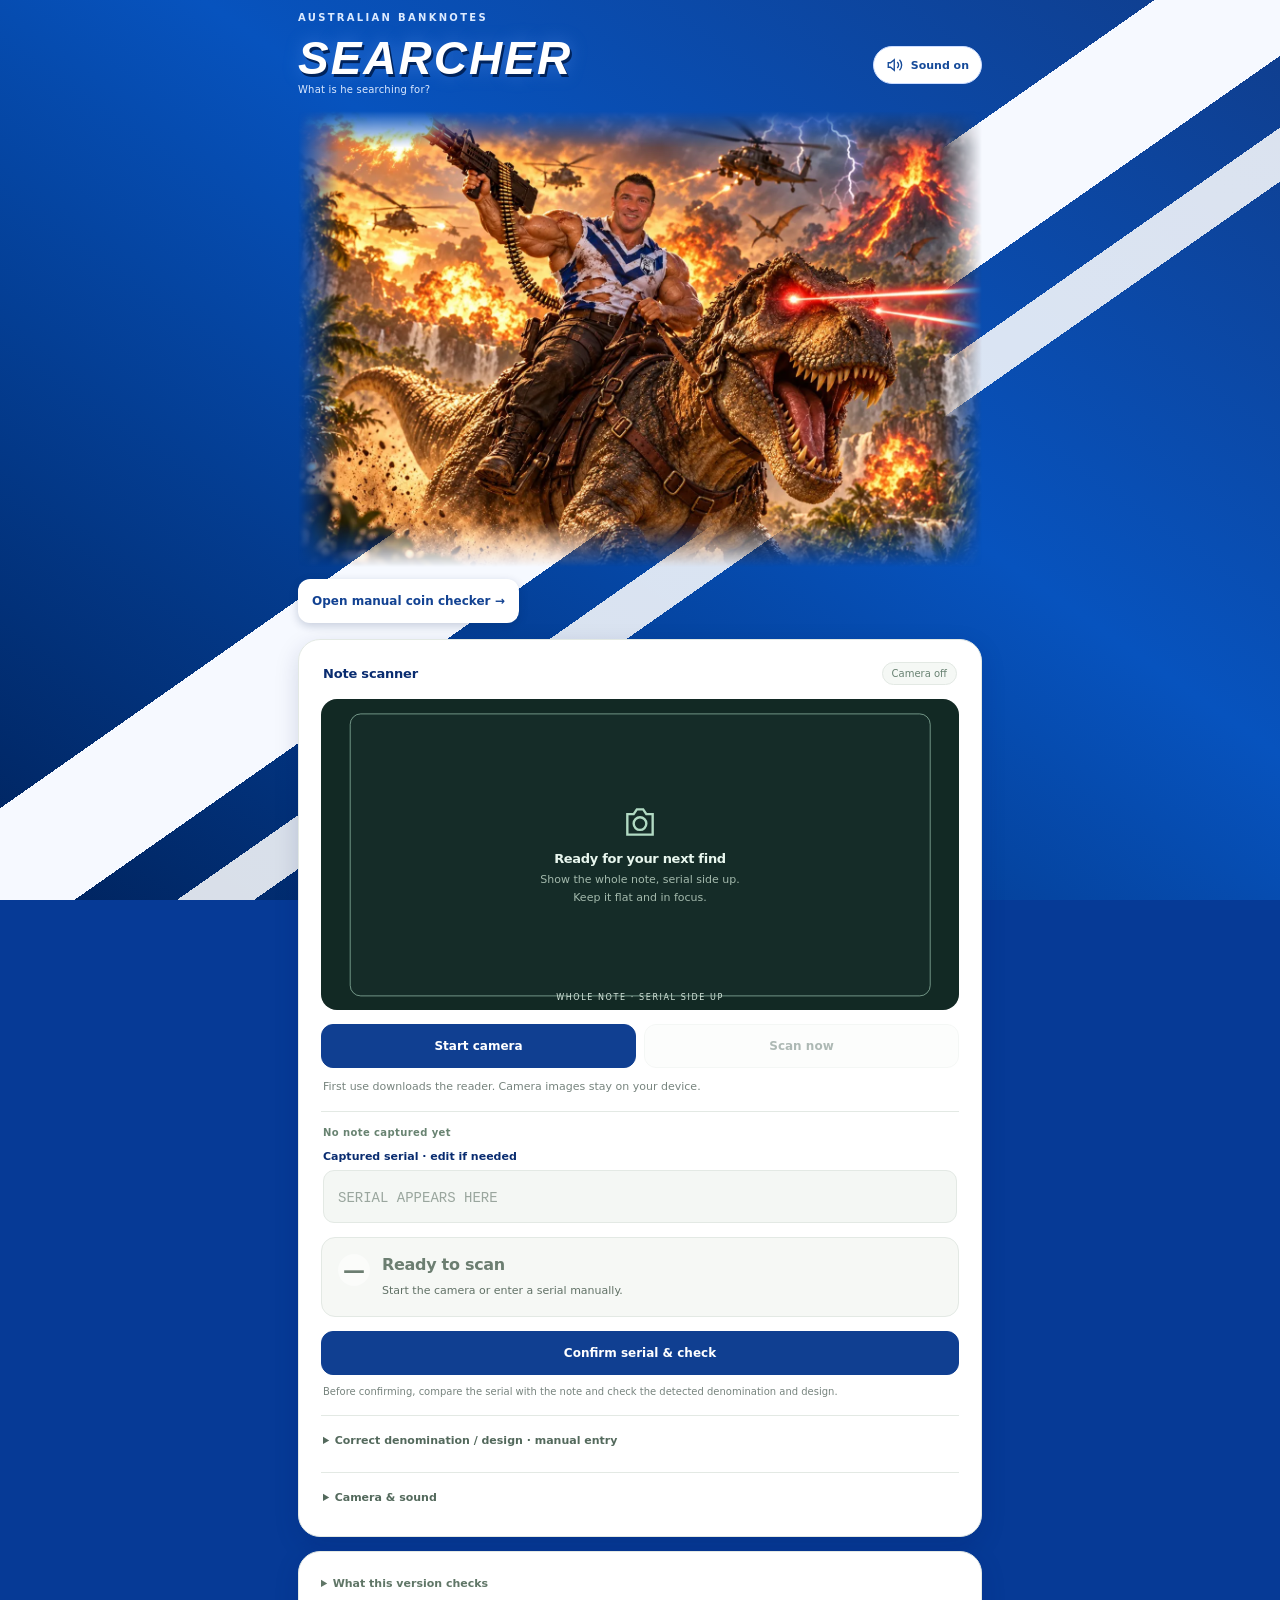
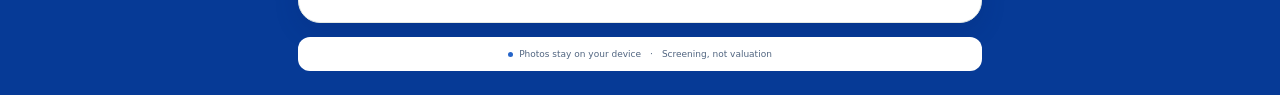
==== commit 77edb811: "Blend slideshow edges, add white team stripes and shorten slides to five seconds" ====
--- a/index.html
+++ b/index.html
@@ -1 +1 @@
-<!doctype html><html lang="en"><head><meta charset="utf-8"><meta name="viewport" content="width=device-width,initial-scale=1"><meta name="theme-color" content="#132c28"><title>Note Check · Australian banknotes</title><link rel="stylesheet" href="style.css?v=12"><style>.conditionGuide{display:none}#result.keep~.conditionGuide{display:block}.conditionGuide h3{font-size:12px;margin:16px 0 6px}.conditionGuide ul{padding-left:19px;margin:6px 0}.conditionGuide li{font-size:11px;line-height:1.65;color:#617166;margin:5px 0}.conditionGuide a{color:#3c7a59;text-underline-offset:3px}</style><link rel="stylesheet" href="backgrounds.css?v=2"></head><body><header><span class="page-category">Australian banknotes</span><a class="brand" href="./"><span class="brand-title">SEARCHER</span><span class="brand-tagline">What is he searching for?</span></a><button id="soundToggle" class="soundButton" type="button" aria-pressed="true"><svg viewBox="0 0 24 24" width="18" height="18" fill="none" stroke="currentColor" stroke-width="1.8" aria-hidden="true"><path d="M11 5 6 9H3v6h3l5 4V5Z"/><path d="M15 8a6 6 0 0 1 0 8M18 5a10 10 0 0 1 0 14"/></svg><span id="soundLabel">Sound on</span></button></header><main><section class="intro"><p style="margin-top:14px"><a href="coins.html" style="color:#176d50;font-size:12px">Open manual coin checker →</a></p></section><section class="panel scanner"><div class="sectiontop"><h2>Note scanner</h2><span id="cameraState">Camera off</span></div><div class="view"><video id="video" autoplay playsinline muted></video><div id="placeholder"><div class="cameraicon"><svg width="38" height="38" viewBox="0 0 24 24" fill="none" stroke="currentColor" stroke-width="1.5" aria-hidden="true"><path d="M4 7h4l2-3h4l2 3h4v13H4V7Z"/><circle cx="12" cy="13" r="4"/></svg></div><h3>Ready for your next find</h3><p>Show the whole note, serial side up.<br>Keep it flat and in focus.</p></div><div class="frame"></div><div class="viewlabel">WHOLE NOTE · SERIAL SIDE UP</div><div id="overlay" class="overlay" aria-live="polite"></div></div><div class="actions"><button id="start" class="primary">Start camera</button><button id="scan" disabled>Scan now</button><button id="stop" hidden>Stop</button></div><p id="progress" class="small" role="status">First use downloads the reader. Camera images stay on your device.</p><div class="readout"><span id="activeNote">No note captured yet</span><label for="serial">Captured serial · edit if needed</label><input id="serial" placeholder="Serial appears here" autocomplete="off" spellcheck="false" maxlength="20"></div><div id="result" class="result neutral" aria-live="polite"><span class="symbol">—</span><div><h3>Ready to scan</h3><p>Start the camera or enter a serial manually.</p></div></div><div class="sortingActions"><input type="checkbox" id="confirm" hidden><button id="check" class="primary">Confirm serial & check</button><button id="next" hidden>Scan next note →</button></div><p class="small confirmHint">Before confirming, compare the serial with the note and check the detected denomination and design.</p><details class="drawer conditionGuide"><summary>What to look for · condition &amp; sales</summary><p class="small">Inspect the note yourself. The scanner does not grade its condition.</p><h3>Good signs</h3><ul><li>Sharp, square corners and intact edges.</li><li>Minimal folds or permanent creases.</li><li>Clean surfaces, clear printing and an intact clear window.</li></ul><h3>Wear or damage to check</h3><ul><li>Rounded or bent corners and worn edges.</li><li>Deep creases or multiple folds.</li><li>Stains, handwriting, fading or rubbed printing.</li><li>Tears, pinholes, splits, missing pieces or repairs.</li></ul><p class="small"><strong>Keep it as found—don’t clean, iron or try to repair it.</strong> Condition can affect collector interest, but wear alone does not decide whether a flagged note is worth keeping.</p><p class="small"><a href="https://www.pmgnotes.com/paper-money-grading/grading-scale/" target="_blank" rel="noopener">Banknote grading guide ↗</a></p><h3>Comparable sales</h3><p class="small">Not enough verified sales data. No price range is provided for this result.</p></details><details class="drawer"><summary>Correct denomination / design · manual entry</summary><div class="fields"><div><label for="denomination">Denomination</label><select id="denomination"><option>$5</option><option>$10</option><option>$20</option><option selected>$50</option><option>$100</option></select></div><div><label for="series">Banknote series</label><select id="series"><option value="new">Newer polymer · tall clear window</option><option value="old">Older polymer · small clear window</option></select></div></div><p class="small">Paper and commemorative layouts may not be recognised. A manual entry is still checked against the supported rules.</p><div class="samples"><span class="small">Fictional serial examples</span><div><button data-sample="AA191234321">Radar</button><button data-sample="AA190000042">Low number</button><button data-sample="BD194827593">No pattern</button></div></div></details><details class="drawer"><summary>Camera & sound</summary><div id="cameraSettings" hidden><label for="cameraSelect">Camera lens</label><select id="cameraSelect"></select><p id="cameraResolution" class="small"></p><label class="toggle"><input id="torch" type="checkbox" disabled> Camera light (if supported)</label></div><label for="zoom">Screen zoom <span id="zoomValue">1.0×</span></label><input id="zoom" type="range" min="1" max="4" step="0.1" value="1"><label class="toggle"><input type="checkbox" id="auto"> Automatic scanning</label><div class="extraActions"><button id="testSound" type="button">Test chime</button><button id="photoButton">Use a photo instead</button></div><input id="photo" type="file" accept="image/*" hidden></details><details id="captureDetails" class="drawer" hidden><summary>Captured images and reader diagnostics</summary><p id="detectedNote" class="small"></p><img id="notePreview" alt="Automatically straightened note"><img id="capturePreview" alt="Automatically selected serial area"><p class="small">Reader output: <code id="rawRead"></code></p></details></section><details class="panel coverage"><summary>What this version checks</summary><ul><li>Unusual serial suffix patterns: solid, radar, repeater, ladder, two-digit patterns, and low numbers (1–100).</li><li>Possible 1992 first-issue $5 notes; confirm the pale design and Fraser/Cole signatures.</li><li>1996 $100 and 1997 $5 trial-prefix notes within their published trial serial ranges.</li><li>First/last listed standard print-year prefixes in the loaded RBA records (1992–2023).</li><li>Possible 2001 Federation $5 notes via manual entry.</li></ul><p class="small">Green means set aside for inspection. Yellow means uncertain or unsupported. Red means no supported flag found after confirmation—not a guarantee to spend it. Condition, authenticity, printing errors and ink varieties are not assessed. Number-pattern thresholds are screening choices, not proof of collector demand.</p><a href="https://www.banknotes.rba.gov.au/resources/for-collectors/serial-numbers/" target="_blank" rel="noopener">RBA issue records ↗</a><br><a href="https://www.sterlingcurrency.com.au/blog/news-research/decimal-coins-banknotes/the-two-times-when-npa-secretly-tested-polymer-ink/" target="_blank" rel="noopener">Trial-note reference ↗</a></details><footer><span class="privacyDot"></span> Photos stay on your device <span class="footerSep">·</span> Screening, not valuation</footer></main><script src="ocr/ort.wasm.min.js"></script><script src="neural-reader.js?v=9"></script><script src="rules.js?v=7"></script><script src="opencv.js"></script><script src="detector.js?v=7"></script><script src="screening.js?v=10"></script><script src="ocr-utils.js"></script><script src="celebration.js?v=11"></script><script src="app.js?v=11"></script><script src="backgrounds.js?v=2" defer></script></body></html>
+<!doctype html><html lang="en"><head><meta charset="utf-8"><meta name="viewport" content="width=device-width,initial-scale=1"><meta name="theme-color" content="#132c28"><title>Note Check · Australian banknotes</title><link rel="stylesheet" href="style.css?v=12"><style>.conditionGuide{display:none}#result.keep~.conditionGuide{display:block}.conditionGuide h3{font-size:12px;margin:16px 0 6px}.conditionGuide ul{padding-left:19px;margin:6px 0}.conditionGuide li{font-size:11px;line-height:1.65;color:#617166;margin:5px 0}.conditionGuide a{color:#3c7a59;text-underline-offset:3px}</style><link rel="stylesheet" href="backgrounds.css?v=3"></head><body><header><span class="page-category">Australian banknotes</span><a class="brand" href="./"><span class="brand-title">SEARCHER</span><span class="brand-tagline">What is he searching for?</span></a><button id="soundToggle" class="soundButton" type="button" aria-pressed="true"><svg viewBox="0 0 24 24" width="18" height="18" fill="none" stroke="currentColor" stroke-width="1.8" aria-hidden="true"><path d="M11 5 6 9H3v6h3l5 4V5Z"/><path d="M15 8a6 6 0 0 1 0 8M18 5a10 10 0 0 1 0 14"/></svg><span id="soundLabel">Sound on</span></button></header><main><section class="intro"><p style="margin-top:14px"><a href="coins.html" style="color:#176d50;font-size:12px">Open manual coin checker →</a></p></section><section class="panel scanner"><div class="sectiontop"><h2>Note scanner</h2><span id="cameraState">Camera off</span></div><div class="view"><video id="video" autoplay playsinline muted></video><div id="placeholder"><div class="cameraicon"><svg width="38" height="38" viewBox="0 0 24 24" fill="none" stroke="currentColor" stroke-width="1.5" aria-hidden="true"><path d="M4 7h4l2-3h4l2 3h4v13H4V7Z"/><circle cx="12" cy="13" r="4"/></svg></div><h3>Ready for your next find</h3><p>Show the whole note, serial side up.<br>Keep it flat and in focus.</p></div><div class="frame"></div><div class="viewlabel">WHOLE NOTE · SERIAL SIDE UP</div><div id="overlay" class="overlay" aria-live="polite"></div></div><div class="actions"><button id="start" class="primary">Start camera</button><button id="scan" disabled>Scan now</button><button id="stop" hidden>Stop</button></div><p id="progress" class="small" role="status">First use downloads the reader. Camera images stay on your device.</p><div class="readout"><span id="activeNote">No note captured yet</span><label for="serial">Captured serial · edit if needed</label><input id="serial" placeholder="Serial appears here" autocomplete="off" spellcheck="false" maxlength="20"></div><div id="result" class="result neutral" aria-live="polite"><span class="symbol">—</span><div><h3>Ready to scan</h3><p>Start the camera or enter a serial manually.</p></div></div><div class="sortingActions"><input type="checkbox" id="confirm" hidden><button id="check" class="primary">Confirm serial & check</button><button id="next" hidden>Scan next note →</button></div><p class="small confirmHint">Before confirming, compare the serial with the note and check the detected denomination and design.</p><details class="drawer conditionGuide"><summary>What to look for · condition &amp; sales</summary><p class="small">Inspect the note yourself. The scanner does not grade its condition.</p><h3>Good signs</h3><ul><li>Sharp, square corners and intact edges.</li><li>Minimal folds or permanent creases.</li><li>Clean surfaces, clear printing and an intact clear window.</li></ul><h3>Wear or damage to check</h3><ul><li>Rounded or bent corners and worn edges.</li><li>Deep creases or multiple folds.</li><li>Stains, handwriting, fading or rubbed printing.</li><li>Tears, pinholes, splits, missing pieces or repairs.</li></ul><p class="small"><strong>Keep it as found—don’t clean, iron or try to repair it.</strong> Condition can affect collector interest, but wear alone does not decide whether a flagged note is worth keeping.</p><p class="small"><a href="https://www.pmgnotes.com/paper-money-grading/grading-scale/" target="_blank" rel="noopener">Banknote grading guide ↗</a></p><h3>Comparable sales</h3><p class="small">Not enough verified sales data. No price range is provided for this result.</p></details><details class="drawer"><summary>Correct denomination / design · manual entry</summary><div class="fields"><div><label for="denomination">Denomination</label><select id="denomination"><option>$5</option><option>$10</option><option>$20</option><option selected>$50</option><option>$100</option></select></div><div><label for="series">Banknote series</label><select id="series"><option value="new">Newer polymer · tall clear window</option><option value="old">Older polymer · small clear window</option></select></div></div><p class="small">Paper and commemorative layouts may not be recognised. A manual entry is still checked against the supported rules.</p><div class="samples"><span class="small">Fictional serial examples</span><div><button data-sample="AA191234321">Radar</button><button data-sample="AA190000042">Low number</button><button data-sample="BD194827593">No pattern</button></div></div></details><details class="drawer"><summary>Camera & sound</summary><div id="cameraSettings" hidden><label for="cameraSelect">Camera lens</label><select id="cameraSelect"></select><p id="cameraResolution" class="small"></p><label class="toggle"><input id="torch" type="checkbox" disabled> Camera light (if supported)</label></div><label for="zoom">Screen zoom <span id="zoomValue">1.0×</span></label><input id="zoom" type="range" min="1" max="4" step="0.1" value="1"><label class="toggle"><input type="checkbox" id="auto"> Automatic scanning</label><div class="extraActions"><button id="testSound" type="button">Test chime</button><button id="photoButton">Use a photo instead</button></div><input id="photo" type="file" accept="image/*" hidden></details><details id="captureDetails" class="drawer" hidden><summary>Captured images and reader diagnostics</summary><p id="detectedNote" class="small"></p><img id="notePreview" alt="Automatically straightened note"><img id="capturePreview" alt="Automatically selected serial area"><p class="small">Reader output: <code id="rawRead"></code></p></details></section><details class="panel coverage"><summary>What this version checks</summary><ul><li>Unusual serial suffix patterns: solid, radar, repeater, ladder, two-digit patterns, and low numbers (1–100).</li><li>Possible 1992 first-issue $5 notes; confirm the pale design and Fraser/Cole signatures.</li><li>1996 $100 and 1997 $5 trial-prefix notes within their published trial serial ranges.</li><li>First/last listed standard print-year prefixes in the loaded RBA records (1992–2023).</li><li>Possible 2001 Federation $5 notes via manual entry.</li></ul><p class="small">Green means set aside for inspection. Yellow means uncertain or unsupported. Red means no supported flag found after confirmation—not a guarantee to spend it. Condition, authenticity, printing errors and ink varieties are not assessed. Number-pattern thresholds are screening choices, not proof of collector demand.</p><a href="https://www.banknotes.rba.gov.au/resources/for-collectors/serial-numbers/" target="_blank" rel="noopener">RBA issue records ↗</a><br><a href="https://www.sterlingcurrency.com.au/blog/news-research/decimal-coins-banknotes/the-two-times-when-npa-secretly-tested-polymer-ink/" target="_blank" rel="noopener">Trial-note reference ↗</a></details><footer><span class="privacyDot"></span> Photos stay on your device <span class="footerSep">·</span> Screening, not valuation</footer></main><script src="ocr/ort.wasm.min.js"></script><script src="neural-reader.js?v=9"></script><script src="rules.js?v=7"></script><script src="opencv.js"></script><script src="detector.js?v=7"></script><script src="screening.js?v=10"></script><script src="ocr-utils.js"></script><script src="celebration.js?v=11"></script><script src="app.js?v=11"></script><script src="backgrounds.js?v=3" defer></script></body></html>
--- a/backgrounds.css
+++ b/backgrounds.css
@@ -1,7 +1,7 @@
 /* Decorative elements remain behind opaque checking sections. */
 :root { --ink:#092c70; --green:#174cab; --mint:#e4edff; }
 body { background:#063a96; isolation:isolate; }
-body::before { content:'';position:fixed;inset:0;z-index:-3;pointer-events:none;background:linear-gradient(145deg,transparent 35%,#ffffff12 35%,#ffffff12 43%,transparent 43%),linear-gradient(35deg,#00235d,#0753be 58%,#103d8c); }
+body::before { content:'';position:fixed;inset:0;z-index:-3;pointer-events:none;background:linear-gradient(145deg,transparent 45%,#f6f9ff 45%,#f6f9ff 53%,transparent 53%,transparent 57%,#ffffffd9 57%,#ffffffd9 60%,transparent 60%),linear-gradient(35deg,#00235d,#0753be 58%,#103d8c); }
 .money-rain { position:fixed;inset:0;overflow:hidden;pointer-events:none;z-index:-2; }
 .money-rain img { position:absolute;left:var(--x);top:-90px;width:64px;height:auto;opacity:.25;animation:cashfall var(--duration) linear var(--delay) infinite; }
 @keyframes cashfall { from { transform:translate3d(-30px,-80px,0) rotate(var(--tilt)); } to { transform:translate3d(55px,calc(100vh + 180px),0) rotate(calc(var(--tilt) + 140deg)); } }
@@ -15,7 +15,7 @@
 .coinNav { margin-left:auto;color:#fff;font-size:11px; }
 main { padding-top:0; }
 .intro { padding:0 0 16px;min-height:0;display:block; }
-.adventure-background { position:relative;width:100%;aspect-ratio:3/2;overflow:hidden;border-radius:18px;background:#082c64;box-shadow:0 8px 26px #001d5444;border:1px solid #ffffff40;pointer-events:none; }
+.adventure-background { position:relative;width:100%;aspect-ratio:3/2;overflow:hidden;border-radius:0;background:transparent;box-shadow:none;border:0;-webkit-mask-image:linear-gradient(to right,transparent,#000 6%,#000 94%,transparent),linear-gradient(to bottom,transparent,#000 8%,#000 90%,transparent);-webkit-mask-composite:source-in;mask-image:linear-gradient(to right,transparent,#000 6%,#000 94%,transparent),linear-gradient(to bottom,transparent,#000 8%,#000 90%,transparent);mask-composite:intersect;pointer-events:none; }
 .adventure-background img { position:absolute;inset:0;width:100%;height:100%;object-fit:contain;opacity:0;transition:opacity 2.2s ease-in-out; }
 .adventure-background img.visible { opacity:1; }
 .intro p { margin:12px 0 0!important;background:none;padding:0; }
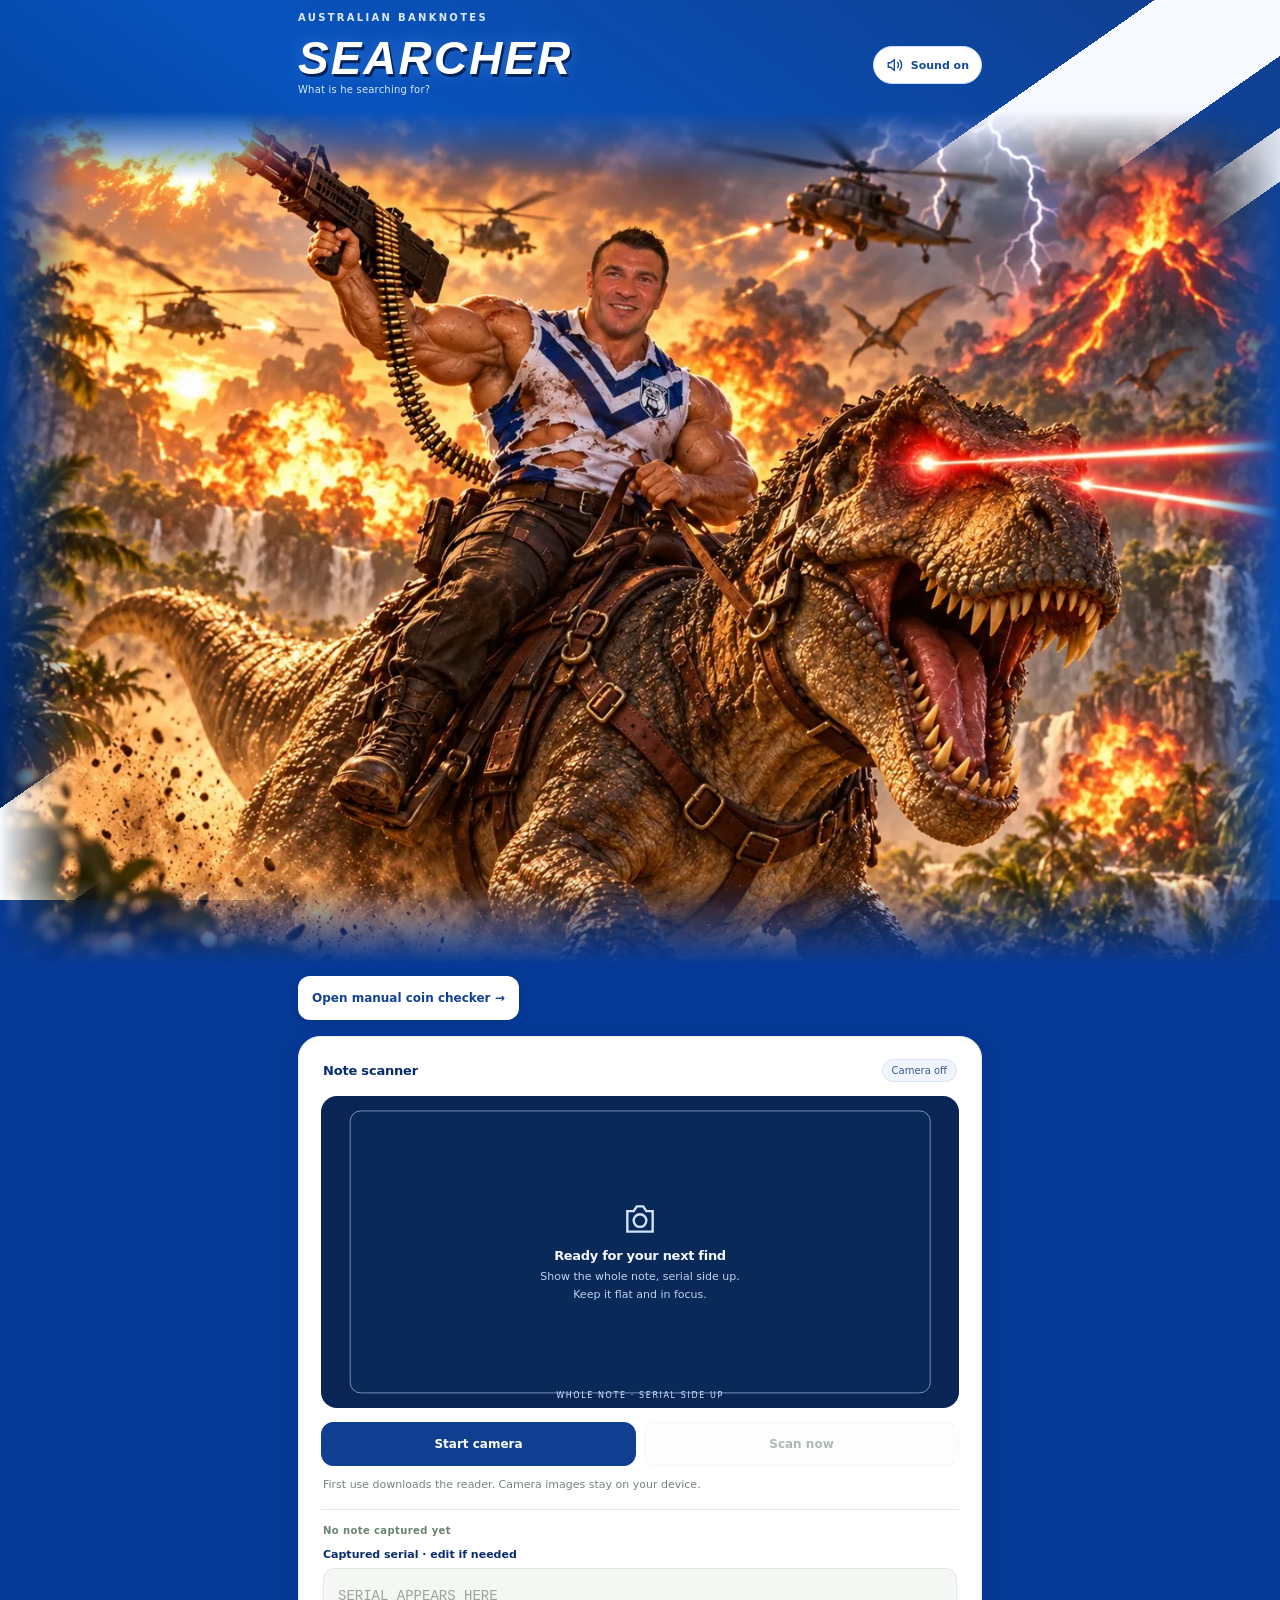
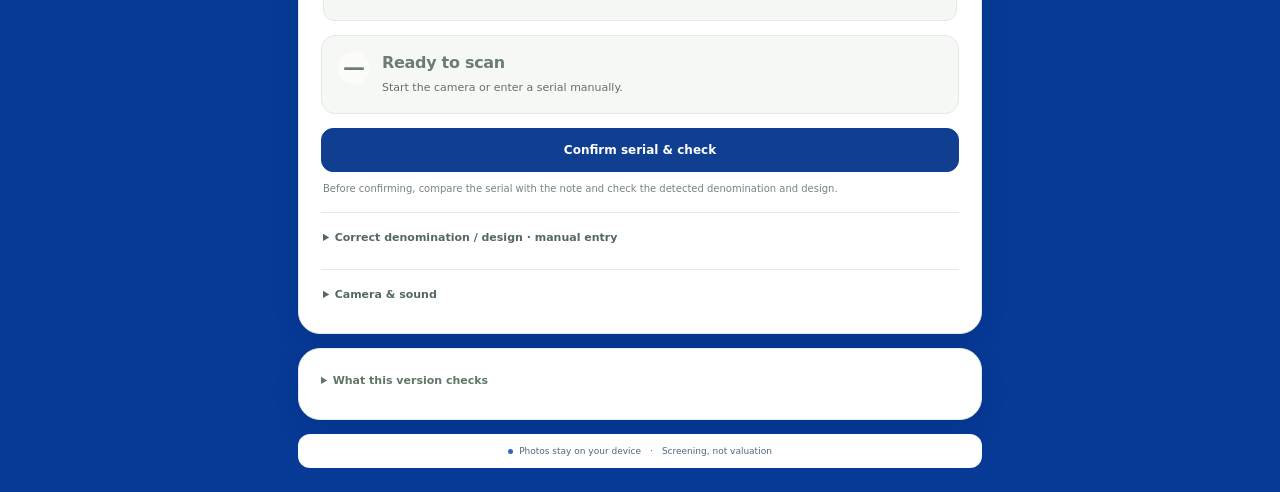
==== commit 29918cee: "Extend feathered slideshow to viewport edges and match scanner to blue theme" ====
--- a/index.html
+++ b/index.html
@@ -1 +1 @@
-<!doctype html><html lang="en"><head><meta charset="utf-8"><meta name="viewport" content="width=device-width,initial-scale=1"><meta name="theme-color" content="#132c28"><title>Note Check · Australian banknotes</title><link rel="stylesheet" href="style.css?v=12"><style>.conditionGuide{display:none}#result.keep~.conditionGuide{display:block}.conditionGuide h3{font-size:12px;margin:16px 0 6px}.conditionGuide ul{padding-left:19px;margin:6px 0}.conditionGuide li{font-size:11px;line-height:1.65;color:#617166;margin:5px 0}.conditionGuide a{color:#3c7a59;text-underline-offset:3px}</style><link rel="stylesheet" href="backgrounds.css?v=3"></head><body><header><span class="page-category">Australian banknotes</span><a class="brand" href="./"><span class="brand-title">SEARCHER</span><span class="brand-tagline">What is he searching for?</span></a><button id="soundToggle" class="soundButton" type="button" aria-pressed="true"><svg viewBox="0 0 24 24" width="18" height="18" fill="none" stroke="currentColor" stroke-width="1.8" aria-hidden="true"><path d="M11 5 6 9H3v6h3l5 4V5Z"/><path d="M15 8a6 6 0 0 1 0 8M18 5a10 10 0 0 1 0 14"/></svg><span id="soundLabel">Sound on</span></button></header><main><section class="intro"><p style="margin-top:14px"><a href="coins.html" style="color:#176d50;font-size:12px">Open manual coin checker →</a></p></section><section class="panel scanner"><div class="sectiontop"><h2>Note scanner</h2><span id="cameraState">Camera off</span></div><div class="view"><video id="video" autoplay playsinline muted></video><div id="placeholder"><div class="cameraicon"><svg width="38" height="38" viewBox="0 0 24 24" fill="none" stroke="currentColor" stroke-width="1.5" aria-hidden="true"><path d="M4 7h4l2-3h4l2 3h4v13H4V7Z"/><circle cx="12" cy="13" r="4"/></svg></div><h3>Ready for your next find</h3><p>Show the whole note, serial side up.<br>Keep it flat and in focus.</p></div><div class="frame"></div><div class="viewlabel">WHOLE NOTE · SERIAL SIDE UP</div><div id="overlay" class="overlay" aria-live="polite"></div></div><div class="actions"><button id="start" class="primary">Start camera</button><button id="scan" disabled>Scan now</button><button id="stop" hidden>Stop</button></div><p id="progress" class="small" role="status">First use downloads the reader. Camera images stay on your device.</p><div class="readout"><span id="activeNote">No note captured yet</span><label for="serial">Captured serial · edit if needed</label><input id="serial" placeholder="Serial appears here" autocomplete="off" spellcheck="false" maxlength="20"></div><div id="result" class="result neutral" aria-live="polite"><span class="symbol">—</span><div><h3>Ready to scan</h3><p>Start the camera or enter a serial manually.</p></div></div><div class="sortingActions"><input type="checkbox" id="confirm" hidden><button id="check" class="primary">Confirm serial & check</button><button id="next" hidden>Scan next note →</button></div><p class="small confirmHint">Before confirming, compare the serial with the note and check the detected denomination and design.</p><details class="drawer conditionGuide"><summary>What to look for · condition &amp; sales</summary><p class="small">Inspect the note yourself. The scanner does not grade its condition.</p><h3>Good signs</h3><ul><li>Sharp, square corners and intact edges.</li><li>Minimal folds or permanent creases.</li><li>Clean surfaces, clear printing and an intact clear window.</li></ul><h3>Wear or damage to check</h3><ul><li>Rounded or bent corners and worn edges.</li><li>Deep creases or multiple folds.</li><li>Stains, handwriting, fading or rubbed printing.</li><li>Tears, pinholes, splits, missing pieces or repairs.</li></ul><p class="small"><strong>Keep it as found—don’t clean, iron or try to repair it.</strong> Condition can affect collector interest, but wear alone does not decide whether a flagged note is worth keeping.</p><p class="small"><a href="https://www.pmgnotes.com/paper-money-grading/grading-scale/" target="_blank" rel="noopener">Banknote grading guide ↗</a></p><h3>Comparable sales</h3><p class="small">Not enough verified sales data. No price range is provided for this result.</p></details><details class="drawer"><summary>Correct denomination / design · manual entry</summary><div class="fields"><div><label for="denomination">Denomination</label><select id="denomination"><option>$5</option><option>$10</option><option>$20</option><option selected>$50</option><option>$100</option></select></div><div><label for="series">Banknote series</label><select id="series"><option value="new">Newer polymer · tall clear window</option><option value="old">Older polymer · small clear window</option></select></div></div><p class="small">Paper and commemorative layouts may not be recognised. A manual entry is still checked against the supported rules.</p><div class="samples"><span class="small">Fictional serial examples</span><div><button data-sample="AA191234321">Radar</button><button data-sample="AA190000042">Low number</button><button data-sample="BD194827593">No pattern</button></div></div></details><details class="drawer"><summary>Camera & sound</summary><div id="cameraSettings" hidden><label for="cameraSelect">Camera lens</label><select id="cameraSelect"></select><p id="cameraResolution" class="small"></p><label class="toggle"><input id="torch" type="checkbox" disabled> Camera light (if supported)</label></div><label for="zoom">Screen zoom <span id="zoomValue">1.0×</span></label><input id="zoom" type="range" min="1" max="4" step="0.1" value="1"><label class="toggle"><input type="checkbox" id="auto"> Automatic scanning</label><div class="extraActions"><button id="testSound" type="button">Test chime</button><button id="photoButton">Use a photo instead</button></div><input id="photo" type="file" accept="image/*" hidden></details><details id="captureDetails" class="drawer" hidden><summary>Captured images and reader diagnostics</summary><p id="detectedNote" class="small"></p><img id="notePreview" alt="Automatically straightened note"><img id="capturePreview" alt="Automatically selected serial area"><p class="small">Reader output: <code id="rawRead"></code></p></details></section><details class="panel coverage"><summary>What this version checks</summary><ul><li>Unusual serial suffix patterns: solid, radar, repeater, ladder, two-digit patterns, and low numbers (1–100).</li><li>Possible 1992 first-issue $5 notes; confirm the pale design and Fraser/Cole signatures.</li><li>1996 $100 and 1997 $5 trial-prefix notes within their published trial serial ranges.</li><li>First/last listed standard print-year prefixes in the loaded RBA records (1992–2023).</li><li>Possible 2001 Federation $5 notes via manual entry.</li></ul><p class="small">Green means set aside for inspection. Yellow means uncertain or unsupported. Red means no supported flag found after confirmation—not a guarantee to spend it. Condition, authenticity, printing errors and ink varieties are not assessed. Number-pattern thresholds are screening choices, not proof of collector demand.</p><a href="https://www.banknotes.rba.gov.au/resources/for-collectors/serial-numbers/" target="_blank" rel="noopener">RBA issue records ↗</a><br><a href="https://www.sterlingcurrency.com.au/blog/news-research/decimal-coins-banknotes/the-two-times-when-npa-secretly-tested-polymer-ink/" target="_blank" rel="noopener">Trial-note reference ↗</a></details><footer><span class="privacyDot"></span> Photos stay on your device <span class="footerSep">·</span> Screening, not valuation</footer></main><script src="ocr/ort.wasm.min.js"></script><script src="neural-reader.js?v=9"></script><script src="rules.js?v=7"></script><script src="opencv.js"></script><script src="detector.js?v=7"></script><script src="screening.js?v=10"></script><script src="ocr-utils.js"></script><script src="celebration.js?v=11"></script><script src="app.js?v=11"></script><script src="backgrounds.js?v=3" defer></script></body></html>
+<!doctype html><html lang="en"><head><meta charset="utf-8"><meta name="viewport" content="width=device-width,initial-scale=1"><meta name="theme-color" content="#132c28"><title>Note Check · Australian banknotes</title><link rel="stylesheet" href="style.css?v=12"><style>.conditionGuide{display:none}#result.keep~.conditionGuide{display:block}.conditionGuide h3{font-size:12px;margin:16px 0 6px}.conditionGuide ul{padding-left:19px;margin:6px 0}.conditionGuide li{font-size:11px;line-height:1.65;color:#617166;margin:5px 0}.conditionGuide a{color:#3c7a59;text-underline-offset:3px}</style><link rel="stylesheet" href="backgrounds.css?v=4"></head><body><header><span class="page-category">Australian banknotes</span><a class="brand" href="./"><span class="brand-title">SEARCHER</span><span class="brand-tagline">What is he searching for?</span></a><button id="soundToggle" class="soundButton" type="button" aria-pressed="true"><svg viewBox="0 0 24 24" width="18" height="18" fill="none" stroke="currentColor" stroke-width="1.8" aria-hidden="true"><path d="M11 5 6 9H3v6h3l5 4V5Z"/><path d="M15 8a6 6 0 0 1 0 8M18 5a10 10 0 0 1 0 14"/></svg><span id="soundLabel">Sound on</span></button></header><main><section class="intro"><p style="margin-top:14px"><a href="coins.html" style="color:#176d50;font-size:12px">Open manual coin checker →</a></p></section><section class="panel scanner"><div class="sectiontop"><h2>Note scanner</h2><span id="cameraState">Camera off</span></div><div class="view"><video id="video" autoplay playsinline muted></video><div id="placeholder"><div class="cameraicon"><svg width="38" height="38" viewBox="0 0 24 24" fill="none" stroke="currentColor" stroke-width="1.5" aria-hidden="true"><path d="M4 7h4l2-3h4l2 3h4v13H4V7Z"/><circle cx="12" cy="13" r="4"/></svg></div><h3>Ready for your next find</h3><p>Show the whole note, serial side up.<br>Keep it flat and in focus.</p></div><div class="frame"></div><div class="viewlabel">WHOLE NOTE · SERIAL SIDE UP</div><div id="overlay" class="overlay" aria-live="polite"></div></div><div class="actions"><button id="start" class="primary">Start camera</button><button id="scan" disabled>Scan now</button><button id="stop" hidden>Stop</button></div><p id="progress" class="small" role="status">First use downloads the reader. Camera images stay on your device.</p><div class="readout"><span id="activeNote">No note captured yet</span><label for="serial">Captured serial · edit if needed</label><input id="serial" placeholder="Serial appears here" autocomplete="off" spellcheck="false" maxlength="20"></div><div id="result" class="result neutral" aria-live="polite"><span class="symbol">—</span><div><h3>Ready to scan</h3><p>Start the camera or enter a serial manually.</p></div></div><div class="sortingActions"><input type="checkbox" id="confirm" hidden><button id="check" class="primary">Confirm serial & check</button><button id="next" hidden>Scan next note →</button></div><p class="small confirmHint">Before confirming, compare the serial with the note and check the detected denomination and design.</p><details class="drawer conditionGuide"><summary>What to look for · condition &amp; sales</summary><p class="small">Inspect the note yourself. The scanner does not grade its condition.</p><h3>Good signs</h3><ul><li>Sharp, square corners and intact edges.</li><li>Minimal folds or permanent creases.</li><li>Clean surfaces, clear printing and an intact clear window.</li></ul><h3>Wear or damage to check</h3><ul><li>Rounded or bent corners and worn edges.</li><li>Deep creases or multiple folds.</li><li>Stains, handwriting, fading or rubbed printing.</li><li>Tears, pinholes, splits, missing pieces or repairs.</li></ul><p class="small"><strong>Keep it as found—don’t clean, iron or try to repair it.</strong> Condition can affect collector interest, but wear alone does not decide whether a flagged note is worth keeping.</p><p class="small"><a href="https://www.pmgnotes.com/paper-money-grading/grading-scale/" target="_blank" rel="noopener">Banknote grading guide ↗</a></p><h3>Comparable sales</h3><p class="small">Not enough verified sales data. No price range is provided for this result.</p></details><details class="drawer"><summary>Correct denomination / design · manual entry</summary><div class="fields"><div><label for="denomination">Denomination</label><select id="denomination"><option>$5</option><option>$10</option><option>$20</option><option selected>$50</option><option>$100</option></select></div><div><label for="series">Banknote series</label><select id="series"><option value="new">Newer polymer · tall clear window</option><option value="old">Older polymer · small clear window</option></select></div></div><p class="small">Paper and commemorative layouts may not be recognised. A manual entry is still checked against the supported rules.</p><div class="samples"><span class="small">Fictional serial examples</span><div><button data-sample="AA191234321">Radar</button><button data-sample="AA190000042">Low number</button><button data-sample="BD194827593">No pattern</button></div></div></details><details class="drawer"><summary>Camera & sound</summary><div id="cameraSettings" hidden><label for="cameraSelect">Camera lens</label><select id="cameraSelect"></select><p id="cameraResolution" class="small"></p><label class="toggle"><input id="torch" type="checkbox" disabled> Camera light (if supported)</label></div><label for="zoom">Screen zoom <span id="zoomValue">1.0×</span></label><input id="zoom" type="range" min="1" max="4" step="0.1" value="1"><label class="toggle"><input type="checkbox" id="auto"> Automatic scanning</label><div class="extraActions"><button id="testSound" type="button">Test chime</button><button id="photoButton">Use a photo instead</button></div><input id="photo" type="file" accept="image/*" hidden></details><details id="captureDetails" class="drawer" hidden><summary>Captured images and reader diagnostics</summary><p id="detectedNote" class="small"></p><img id="notePreview" alt="Automatically straightened note"><img id="capturePreview" alt="Automatically selected serial area"><p class="small">Reader output: <code id="rawRead"></code></p></details></section><details class="panel coverage"><summary>What this version checks</summary><ul><li>Unusual serial suffix patterns: solid, radar, repeater, ladder, two-digit patterns, and low numbers (1–100).</li><li>Possible 1992 first-issue $5 notes; confirm the pale design and Fraser/Cole signatures.</li><li>1996 $100 and 1997 $5 trial-prefix notes within their published trial serial ranges.</li><li>First/last listed standard print-year prefixes in the loaded RBA records (1992–2023).</li><li>Possible 2001 Federation $5 notes via manual entry.</li></ul><p class="small">Green means set aside for inspection. Yellow means uncertain or unsupported. Red means no supported flag found after confirmation—not a guarantee to spend it. Condition, authenticity, printing errors and ink varieties are not assessed. Number-pattern thresholds are screening choices, not proof of collector demand.</p><a href="https://www.banknotes.rba.gov.au/resources/for-collectors/serial-numbers/" target="_blank" rel="noopener">RBA issue records ↗</a><br><a href="https://www.sterlingcurrency.com.au/blog/news-research/decimal-coins-banknotes/the-two-times-when-npa-secretly-tested-polymer-ink/" target="_blank" rel="noopener">Trial-note reference ↗</a></details><footer><span class="privacyDot"></span> Photos stay on your device <span class="footerSep">·</span> Screening, not valuation</footer></main><script src="ocr/ort.wasm.min.js"></script><script src="neural-reader.js?v=9"></script><script src="rules.js?v=7"></script><script src="opencv.js"></script><script src="detector.js?v=7"></script><script src="screening.js?v=10"></script><script src="ocr-utils.js"></script><script src="celebration.js?v=11"></script><script src="app.js?v=11"></script><script src="backgrounds.js?v=3" defer></script></body></html>
--- a/backgrounds.css
+++ b/backgrounds.css
@@ -27,3 +27,14 @@
 button:focus-visible,input:focus-visible,select:focus-visible,summary:focus-visible { outline-color:#438aff; }
 @media(max-width:360px) { header { gap:8px; }.brand-title {font-size:29px;}.brand-tagline{font-size:9px;}.soundButton{padding:8px;}.soundButton span{font-size:10px;} }
 @media(prefers-reduced-motion:reduce) { .adventure-background img {transition:none;}.money-rain{display:none;} }
+
+/* Full-width artwork with the existing feathered mask. */
+.adventure-background { width:100vw; max-width:none; margin-left:calc(50% - 50vw); }
+html,body { overflow-x:clip; }
+.view { background:#092959; }
+#placeholder { color:#f3f7ff; }
+#placeholder p { color:#bed1ef; }
+.cameraicon { color:#d3e3ff; }
+.frame { border-color:#b8d2ff99; box-shadow:0 0 0 150px #03133125; }
+.viewlabel { color:#d5e4ff; }
+#cameraState { color:#355a90; border-color:#d9e4f6; background:#f0f5fd; }
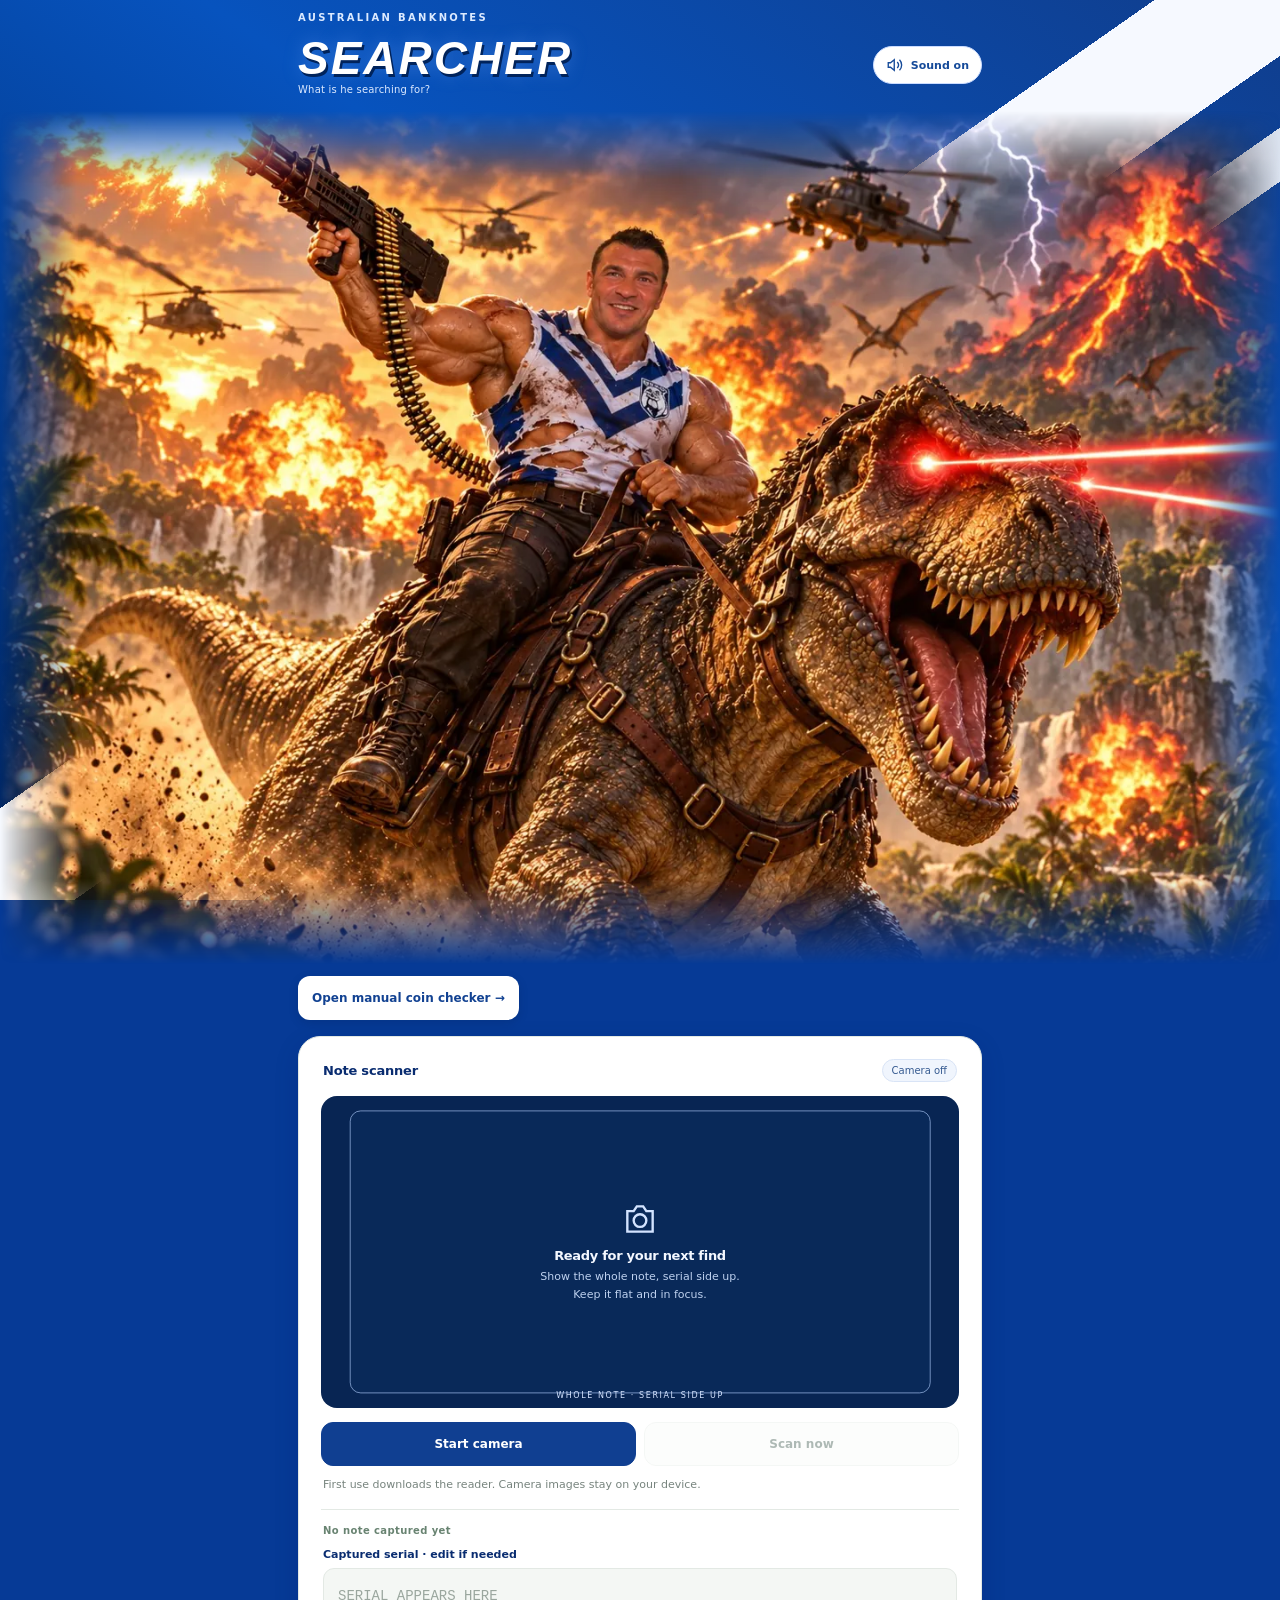
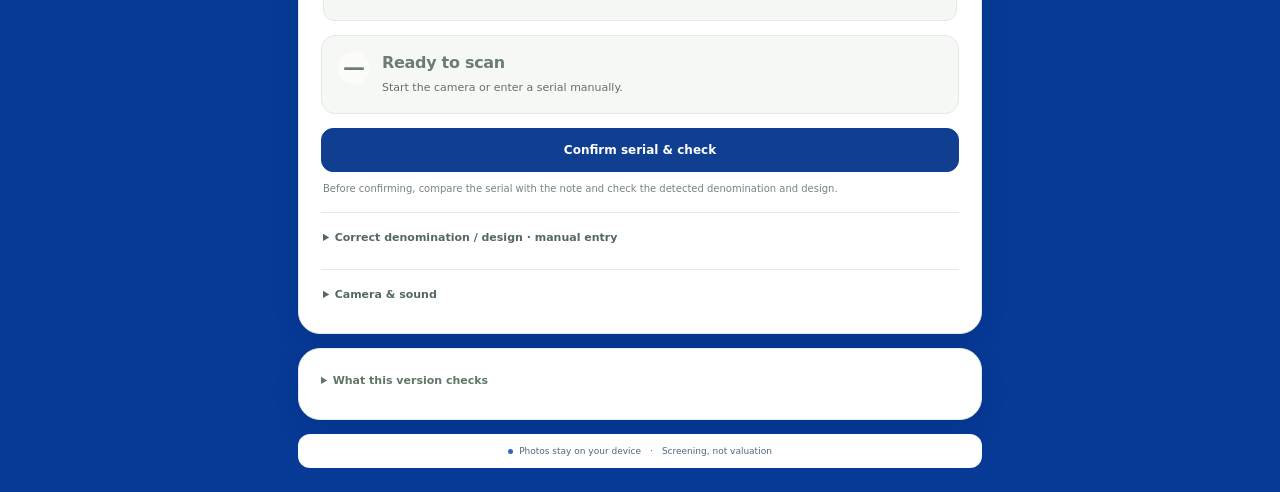
==== commit dd25eca9: "Add six approved scenes to the decorative slideshow" ====
--- a/index.html
+++ b/index.html
@@ -1 +1 @@
-<!doctype html><html lang="en"><head><meta charset="utf-8"><meta name="viewport" content="width=device-width,initial-scale=1"><meta name="theme-color" content="#132c28"><title>Note Check · Australian banknotes</title><link rel="stylesheet" href="style.css?v=12"><style>.conditionGuide{display:none}#result.keep~.conditionGuide{display:block}.conditionGuide h3{font-size:12px;margin:16px 0 6px}.conditionGuide ul{padding-left:19px;margin:6px 0}.conditionGuide li{font-size:11px;line-height:1.65;color:#617166;margin:5px 0}.conditionGuide a{color:#3c7a59;text-underline-offset:3px}</style><link rel="stylesheet" href="backgrounds.css?v=4"></head><body><header><span class="page-category">Australian banknotes</span><a class="brand" href="./"><span class="brand-title">SEARCHER</span><span class="brand-tagline">What is he searching for?</span></a><button id="soundToggle" class="soundButton" type="button" aria-pressed="true"><svg viewBox="0 0 24 24" width="18" height="18" fill="none" stroke="currentColor" stroke-width="1.8" aria-hidden="true"><path d="M11 5 6 9H3v6h3l5 4V5Z"/><path d="M15 8a6 6 0 0 1 0 8M18 5a10 10 0 0 1 0 14"/></svg><span id="soundLabel">Sound on</span></button></header><main><section class="intro"><p style="margin-top:14px"><a href="coins.html" style="color:#176d50;font-size:12px">Open manual coin checker →</a></p></section><section class="panel scanner"><div class="sectiontop"><h2>Note scanner</h2><span id="cameraState">Camera off</span></div><div class="view"><video id="video" autoplay playsinline muted></video><div id="placeholder"><div class="cameraicon"><svg width="38" height="38" viewBox="0 0 24 24" fill="none" stroke="currentColor" stroke-width="1.5" aria-hidden="true"><path d="M4 7h4l2-3h4l2 3h4v13H4V7Z"/><circle cx="12" cy="13" r="4"/></svg></div><h3>Ready for your next find</h3><p>Show the whole note, serial side up.<br>Keep it flat and in focus.</p></div><div class="frame"></div><div class="viewlabel">WHOLE NOTE · SERIAL SIDE UP</div><div id="overlay" class="overlay" aria-live="polite"></div></div><div class="actions"><button id="start" class="primary">Start camera</button><button id="scan" disabled>Scan now</button><button id="stop" hidden>Stop</button></div><p id="progress" class="small" role="status">First use downloads the reader. Camera images stay on your device.</p><div class="readout"><span id="activeNote">No note captured yet</span><label for="serial">Captured serial · edit if needed</label><input id="serial" placeholder="Serial appears here" autocomplete="off" spellcheck="false" maxlength="20"></div><div id="result" class="result neutral" aria-live="polite"><span class="symbol">—</span><div><h3>Ready to scan</h3><p>Start the camera or enter a serial manually.</p></div></div><div class="sortingActions"><input type="checkbox" id="confirm" hidden><button id="check" class="primary">Confirm serial & check</button><button id="next" hidden>Scan next note →</button></div><p class="small confirmHint">Before confirming, compare the serial with the note and check the detected denomination and design.</p><details class="drawer conditionGuide"><summary>What to look for · condition &amp; sales</summary><p class="small">Inspect the note yourself. The scanner does not grade its condition.</p><h3>Good signs</h3><ul><li>Sharp, square corners and intact edges.</li><li>Minimal folds or permanent creases.</li><li>Clean surfaces, clear printing and an intact clear window.</li></ul><h3>Wear or damage to check</h3><ul><li>Rounded or bent corners and worn edges.</li><li>Deep creases or multiple folds.</li><li>Stains, handwriting, fading or rubbed printing.</li><li>Tears, pinholes, splits, missing pieces or repairs.</li></ul><p class="small"><strong>Keep it as found—don’t clean, iron or try to repair it.</strong> Condition can affect collector interest, but wear alone does not decide whether a flagged note is worth keeping.</p><p class="small"><a href="https://www.pmgnotes.com/paper-money-grading/grading-scale/" target="_blank" rel="noopener">Banknote grading guide ↗</a></p><h3>Comparable sales</h3><p class="small">Not enough verified sales data. No price range is provided for this result.</p></details><details class="drawer"><summary>Correct denomination / design · manual entry</summary><div class="fields"><div><label for="denomination">Denomination</label><select id="denomination"><option>$5</option><option>$10</option><option>$20</option><option selected>$50</option><option>$100</option></select></div><div><label for="series">Banknote series</label><select id="series"><option value="new">Newer polymer · tall clear window</option><option value="old">Older polymer · small clear window</option></select></div></div><p class="small">Paper and commemorative layouts may not be recognised. A manual entry is still checked against the supported rules.</p><div class="samples"><span class="small">Fictional serial examples</span><div><button data-sample="AA191234321">Radar</button><button data-sample="AA190000042">Low number</button><button data-sample="BD194827593">No pattern</button></div></div></details><details class="drawer"><summary>Camera & sound</summary><div id="cameraSettings" hidden><label for="cameraSelect">Camera lens</label><select id="cameraSelect"></select><p id="cameraResolution" class="small"></p><label class="toggle"><input id="torch" type="checkbox" disabled> Camera light (if supported)</label></div><label for="zoom">Screen zoom <span id="zoomValue">1.0×</span></label><input id="zoom" type="range" min="1" max="4" step="0.1" value="1"><label class="toggle"><input type="checkbox" id="auto"> Automatic scanning</label><div class="extraActions"><button id="testSound" type="button">Test chime</button><button id="photoButton">Use a photo instead</button></div><input id="photo" type="file" accept="image/*" hidden></details><details id="captureDetails" class="drawer" hidden><summary>Captured images and reader diagnostics</summary><p id="detectedNote" class="small"></p><img id="notePreview" alt="Automatically straightened note"><img id="capturePreview" alt="Automatically selected serial area"><p class="small">Reader output: <code id="rawRead"></code></p></details></section><details class="panel coverage"><summary>What this version checks</summary><ul><li>Unusual serial suffix patterns: solid, radar, repeater, ladder, two-digit patterns, and low numbers (1–100).</li><li>Possible 1992 first-issue $5 notes; confirm the pale design and Fraser/Cole signatures.</li><li>1996 $100 and 1997 $5 trial-prefix notes within their published trial serial ranges.</li><li>First/last listed standard print-year prefixes in the loaded RBA records (1992–2023).</li><li>Possible 2001 Federation $5 notes via manual entry.</li></ul><p class="small">Green means set aside for inspection. Yellow means uncertain or unsupported. Red means no supported flag found after confirmation—not a guarantee to spend it. Condition, authenticity, printing errors and ink varieties are not assessed. Number-pattern thresholds are screening choices, not proof of collector demand.</p><a href="https://www.banknotes.rba.gov.au/resources/for-collectors/serial-numbers/" target="_blank" rel="noopener">RBA issue records ↗</a><br><a href="https://www.sterlingcurrency.com.au/blog/news-research/decimal-coins-banknotes/the-two-times-when-npa-secretly-tested-polymer-ink/" target="_blank" rel="noopener">Trial-note reference ↗</a></details><footer><span class="privacyDot"></span> Photos stay on your device <span class="footerSep">·</span> Screening, not valuation</footer></main><script src="ocr/ort.wasm.min.js"></script><script src="neural-reader.js?v=9"></script><script src="rules.js?v=7"></script><script src="opencv.js"></script><script src="detector.js?v=7"></script><script src="screening.js?v=10"></script><script src="ocr-utils.js"></script><script src="celebration.js?v=11"></script><script src="app.js?v=11"></script><script src="backgrounds.js?v=3" defer></script></body></html>
+<!doctype html><html lang="en"><head><meta charset="utf-8"><meta name="viewport" content="width=device-width,initial-scale=1"><meta name="theme-color" content="#132c28"><title>Note Check · Australian banknotes</title><link rel="stylesheet" href="style.css?v=12"><style>.conditionGuide{display:none}#result.keep~.conditionGuide{display:block}.conditionGuide h3{font-size:12px;margin:16px 0 6px}.conditionGuide ul{padding-left:19px;margin:6px 0}.conditionGuide li{font-size:11px;line-height:1.65;color:#617166;margin:5px 0}.conditionGuide a{color:#3c7a59;text-underline-offset:3px}</style><link rel="stylesheet" href="backgrounds.css?v=4"></head><body><header><span class="page-category">Australian banknotes</span><a class="brand" href="./"><span class="brand-title">SEARCHER</span><span class="brand-tagline">What is he searching for?</span></a><button id="soundToggle" class="soundButton" type="button" aria-pressed="true"><svg viewBox="0 0 24 24" width="18" height="18" fill="none" stroke="currentColor" stroke-width="1.8" aria-hidden="true"><path d="M11 5 6 9H3v6h3l5 4V5Z"/><path d="M15 8a6 6 0 0 1 0 8M18 5a10 10 0 0 1 0 14"/></svg><span id="soundLabel">Sound on</span></button></header><main><section class="intro"><p style="margin-top:14px"><a href="coins.html" style="color:#176d50;font-size:12px">Open manual coin checker →</a></p></section><section class="panel scanner"><div class="sectiontop"><h2>Note scanner</h2><span id="cameraState">Camera off</span></div><div class="view"><video id="video" autoplay playsinline muted></video><div id="placeholder"><div class="cameraicon"><svg width="38" height="38" viewBox="0 0 24 24" fill="none" stroke="currentColor" stroke-width="1.5" aria-hidden="true"><path d="M4 7h4l2-3h4l2 3h4v13H4V7Z"/><circle cx="12" cy="13" r="4"/></svg></div><h3>Ready for your next find</h3><p>Show the whole note, serial side up.<br>Keep it flat and in focus.</p></div><div class="frame"></div><div class="viewlabel">WHOLE NOTE · SERIAL SIDE UP</div><div id="overlay" class="overlay" aria-live="polite"></div></div><div class="actions"><button id="start" class="primary">Start camera</button><button id="scan" disabled>Scan now</button><button id="stop" hidden>Stop</button></div><p id="progress" class="small" role="status">First use downloads the reader. Camera images stay on your device.</p><div class="readout"><span id="activeNote">No note captured yet</span><label for="serial">Captured serial · edit if needed</label><input id="serial" placeholder="Serial appears here" autocomplete="off" spellcheck="false" maxlength="20"></div><div id="result" class="result neutral" aria-live="polite"><span class="symbol">—</span><div><h3>Ready to scan</h3><p>Start the camera or enter a serial manually.</p></div></div><div class="sortingActions"><input type="checkbox" id="confirm" hidden><button id="check" class="primary">Confirm serial & check</button><button id="next" hidden>Scan next note →</button></div><p class="small confirmHint">Before confirming, compare the serial with the note and check the detected denomination and design.</p><details class="drawer conditionGuide"><summary>What to look for · condition &amp; sales</summary><p class="small">Inspect the note yourself. The scanner does not grade its condition.</p><h3>Good signs</h3><ul><li>Sharp, square corners and intact edges.</li><li>Minimal folds or permanent creases.</li><li>Clean surfaces, clear printing and an intact clear window.</li></ul><h3>Wear or damage to check</h3><ul><li>Rounded or bent corners and worn edges.</li><li>Deep creases or multiple folds.</li><li>Stains, handwriting, fading or rubbed printing.</li><li>Tears, pinholes, splits, missing pieces or repairs.</li></ul><p class="small"><strong>Keep it as found—don’t clean, iron or try to repair it.</strong> Condition can affect collector interest, but wear alone does not decide whether a flagged note is worth keeping.</p><p class="small"><a href="https://www.pmgnotes.com/paper-money-grading/grading-scale/" target="_blank" rel="noopener">Banknote grading guide ↗</a></p><h3>Comparable sales</h3><p class="small">Not enough verified sales data. No price range is provided for this result.</p></details><details class="drawer"><summary>Correct denomination / design · manual entry</summary><div class="fields"><div><label for="denomination">Denomination</label><select id="denomination"><option>$5</option><option>$10</option><option>$20</option><option selected>$50</option><option>$100</option></select></div><div><label for="series">Banknote series</label><select id="series"><option value="new">Newer polymer · tall clear window</option><option value="old">Older polymer · small clear window</option></select></div></div><p class="small">Paper and commemorative layouts may not be recognised. A manual entry is still checked against the supported rules.</p><div class="samples"><span class="small">Fictional serial examples</span><div><button data-sample="AA191234321">Radar</button><button data-sample="AA190000042">Low number</button><button data-sample="BD194827593">No pattern</button></div></div></details><details class="drawer"><summary>Camera & sound</summary><div id="cameraSettings" hidden><label for="cameraSelect">Camera lens</label><select id="cameraSelect"></select><p id="cameraResolution" class="small"></p><label class="toggle"><input id="torch" type="checkbox" disabled> Camera light (if supported)</label></div><label for="zoom">Screen zoom <span id="zoomValue">1.0×</span></label><input id="zoom" type="range" min="1" max="4" step="0.1" value="1"><label class="toggle"><input type="checkbox" id="auto"> Automatic scanning</label><div class="extraActions"><button id="testSound" type="button">Test chime</button><button id="photoButton">Use a photo instead</button></div><input id="photo" type="file" accept="image/*" hidden></details><details id="captureDetails" class="drawer" hidden><summary>Captured images and reader diagnostics</summary><p id="detectedNote" class="small"></p><img id="notePreview" alt="Automatically straightened note"><img id="capturePreview" alt="Automatically selected serial area"><p class="small">Reader output: <code id="rawRead"></code></p></details></section><details class="panel coverage"><summary>What this version checks</summary><ul><li>Unusual serial suffix patterns: solid, radar, repeater, ladder, two-digit patterns, and low numbers (1–100).</li><li>Possible 1992 first-issue $5 notes; confirm the pale design and Fraser/Cole signatures.</li><li>1996 $100 and 1997 $5 trial-prefix notes within their published trial serial ranges.</li><li>First/last listed standard print-year prefixes in the loaded RBA records (1992–2023).</li><li>Possible 2001 Federation $5 notes via manual entry.</li></ul><p class="small">Green means set aside for inspection. Yellow means uncertain or unsupported. Red means no supported flag found after confirmation—not a guarantee to spend it. Condition, authenticity, printing errors and ink varieties are not assessed. Number-pattern thresholds are screening choices, not proof of collector demand.</p><a href="https://www.banknotes.rba.gov.au/resources/for-collectors/serial-numbers/" target="_blank" rel="noopener">RBA issue records ↗</a><br><a href="https://www.sterlingcurrency.com.au/blog/news-research/decimal-coins-banknotes/the-two-times-when-npa-secretly-tested-polymer-ink/" target="_blank" rel="noopener">Trial-note reference ↗</a></details><footer><span class="privacyDot"></span> Photos stay on your device <span class="footerSep">·</span> Screening, not valuation</footer></main><script src="ocr/ort.wasm.min.js"></script><script src="neural-reader.js?v=9"></script><script src="rules.js?v=7"></script><script src="opencv.js"></script><script src="detector.js?v=7"></script><script src="screening.js?v=10"></script><script src="ocr-utils.js"></script><script src="celebration.js?v=11"></script><script src="app.js?v=11"></script><script src="backgrounds.js?v=5" defer></script></body></html>
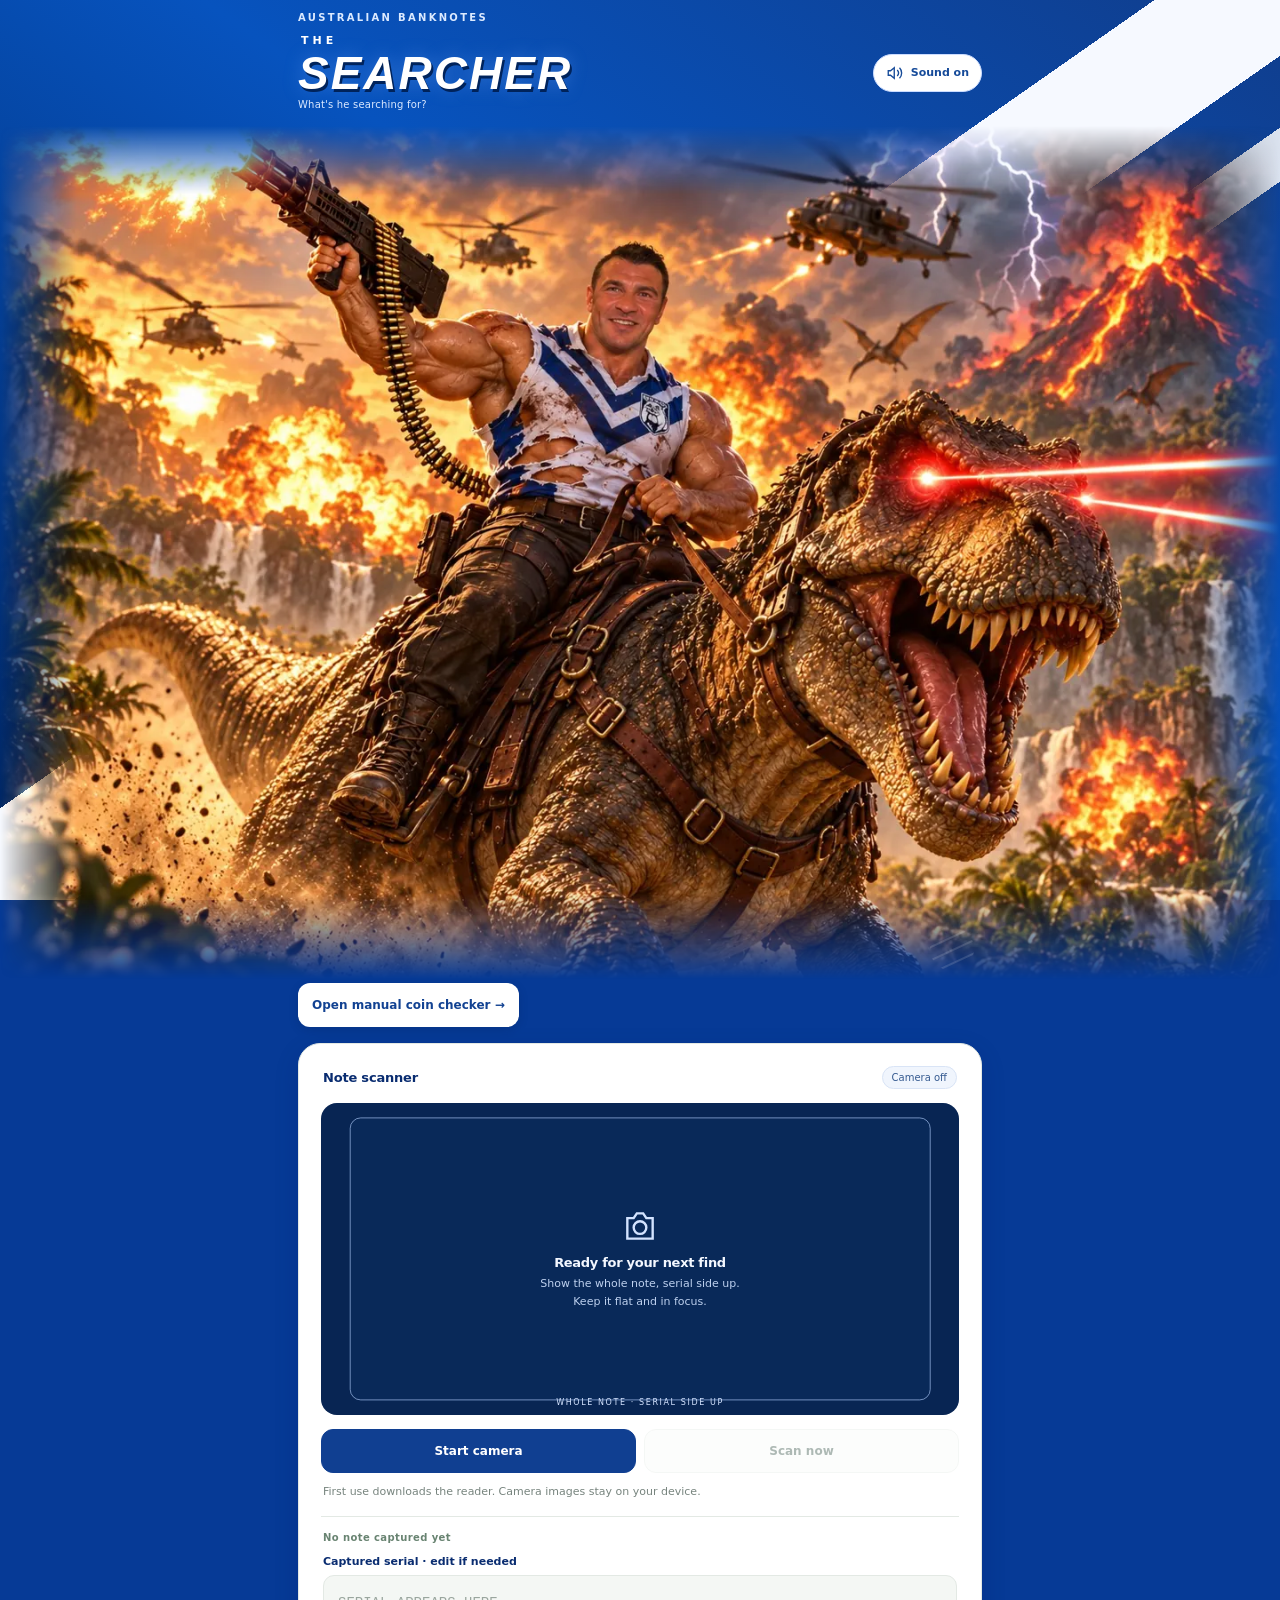
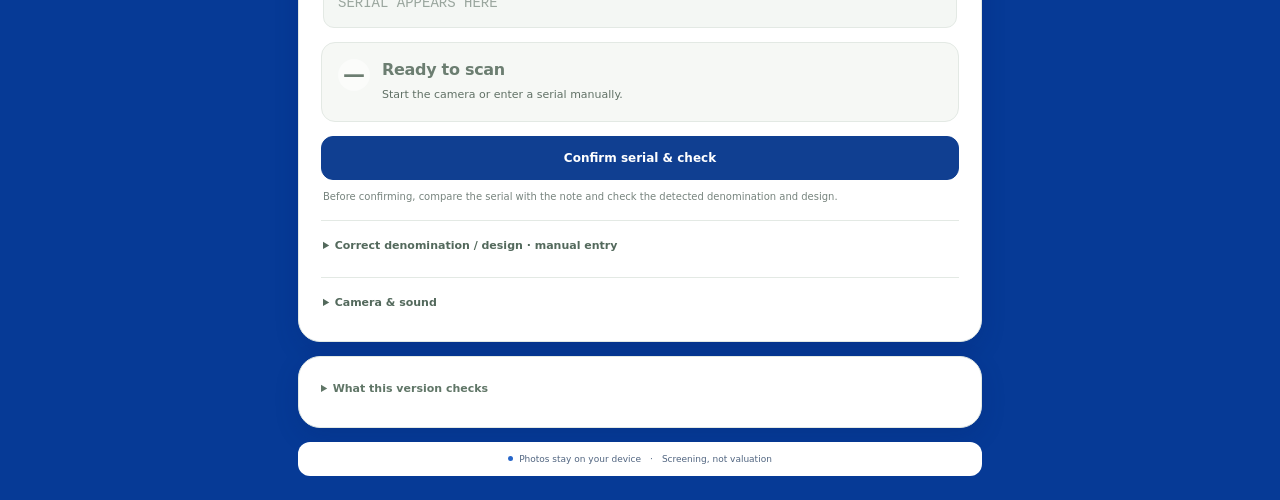
==== commit 5b930d1b: "Add THE SEARCHER branding and three-second hidden ultimate ride parody" ====
--- a/index.html
+++ b/index.html
@@ -1 +1 @@
-<!doctype html><html lang="en"><head><meta charset="utf-8"><meta name="viewport" content="width=device-width,initial-scale=1"><meta name="theme-color" content="#132c28"><title>Note Check · Australian banknotes</title><link rel="stylesheet" href="style.css?v=12"><style>.conditionGuide{display:none}#result.keep~.conditionGuide{display:block}.conditionGuide h3{font-size:12px;margin:16px 0 6px}.conditionGuide ul{padding-left:19px;margin:6px 0}.conditionGuide li{font-size:11px;line-height:1.65;color:#617166;margin:5px 0}.conditionGuide a{color:#3c7a59;text-underline-offset:3px}</style><link rel="stylesheet" href="backgrounds.css?v=4"></head><body><header><span class="page-category">Australian banknotes</span><a class="brand" href="./"><span class="brand-title">SEARCHER</span><span class="brand-tagline">What is he searching for?</span></a><button id="soundToggle" class="soundButton" type="button" aria-pressed="true"><svg viewBox="0 0 24 24" width="18" height="18" fill="none" stroke="currentColor" stroke-width="1.8" aria-hidden="true"><path d="M11 5 6 9H3v6h3l5 4V5Z"/><path d="M15 8a6 6 0 0 1 0 8M18 5a10 10 0 0 1 0 14"/></svg><span id="soundLabel">Sound on</span></button></header><main><section class="intro"><p style="margin-top:14px"><a href="coins.html" style="color:#176d50;font-size:12px">Open manual coin checker →</a></p></section><section class="panel scanner"><div class="sectiontop"><h2>Note scanner</h2><span id="cameraState">Camera off</span></div><div class="view"><video id="video" autoplay playsinline muted></video><div id="placeholder"><div class="cameraicon"><svg width="38" height="38" viewBox="0 0 24 24" fill="none" stroke="currentColor" stroke-width="1.5" aria-hidden="true"><path d="M4 7h4l2-3h4l2 3h4v13H4V7Z"/><circle cx="12" cy="13" r="4"/></svg></div><h3>Ready for your next find</h3><p>Show the whole note, serial side up.<br>Keep it flat and in focus.</p></div><div class="frame"></div><div class="viewlabel">WHOLE NOTE · SERIAL SIDE UP</div><div id="overlay" class="overlay" aria-live="polite"></div></div><div class="actions"><button id="start" class="primary">Start camera</button><button id="scan" disabled>Scan now</button><button id="stop" hidden>Stop</button></div><p id="progress" class="small" role="status">First use downloads the reader. Camera images stay on your device.</p><div class="readout"><span id="activeNote">No note captured yet</span><label for="serial">Captured serial · edit if needed</label><input id="serial" placeholder="Serial appears here" autocomplete="off" spellcheck="false" maxlength="20"></div><div id="result" class="result neutral" aria-live="polite"><span class="symbol">—</span><div><h3>Ready to scan</h3><p>Start the camera or enter a serial manually.</p></div></div><div class="sortingActions"><input type="checkbox" id="confirm" hidden><button id="check" class="primary">Confirm serial & check</button><button id="next" hidden>Scan next note →</button></div><p class="small confirmHint">Before confirming, compare the serial with the note and check the detected denomination and design.</p><details class="drawer conditionGuide"><summary>What to look for · condition &amp; sales</summary><p class="small">Inspect the note yourself. The scanner does not grade its condition.</p><h3>Good signs</h3><ul><li>Sharp, square corners and intact edges.</li><li>Minimal folds or permanent creases.</li><li>Clean surfaces, clear printing and an intact clear window.</li></ul><h3>Wear or damage to check</h3><ul><li>Rounded or bent corners and worn edges.</li><li>Deep creases or multiple folds.</li><li>Stains, handwriting, fading or rubbed printing.</li><li>Tears, pinholes, splits, missing pieces or repairs.</li></ul><p class="small"><strong>Keep it as found—don’t clean, iron or try to repair it.</strong> Condition can affect collector interest, but wear alone does not decide whether a flagged note is worth keeping.</p><p class="small"><a href="https://www.pmgnotes.com/paper-money-grading/grading-scale/" target="_blank" rel="noopener">Banknote grading guide ↗</a></p><h3>Comparable sales</h3><p class="small">Not enough verified sales data. No price range is provided for this result.</p></details><details class="drawer"><summary>Correct denomination / design · manual entry</summary><div class="fields"><div><label for="denomination">Denomination</label><select id="denomination"><option>$5</option><option>$10</option><option>$20</option><option selected>$50</option><option>$100</option></select></div><div><label for="series">Banknote series</label><select id="series"><option value="new">Newer polymer · tall clear window</option><option value="old">Older polymer · small clear window</option></select></div></div><p class="small">Paper and commemorative layouts may not be recognised. A manual entry is still checked against the supported rules.</p><div class="samples"><span class="small">Fictional serial examples</span><div><button data-sample="AA191234321">Radar</button><button data-sample="AA190000042">Low number</button><button data-sample="BD194827593">No pattern</button></div></div></details><details class="drawer"><summary>Camera & sound</summary><div id="cameraSettings" hidden><label for="cameraSelect">Camera lens</label><select id="cameraSelect"></select><p id="cameraResolution" class="small"></p><label class="toggle"><input id="torch" type="checkbox" disabled> Camera light (if supported)</label></div><label for="zoom">Screen zoom <span id="zoomValue">1.0×</span></label><input id="zoom" type="range" min="1" max="4" step="0.1" value="1"><label class="toggle"><input type="checkbox" id="auto"> Automatic scanning</label><div class="extraActions"><button id="testSound" type="button">Test chime</button><button id="photoButton">Use a photo instead</button></div><input id="photo" type="file" accept="image/*" hidden></details><details id="captureDetails" class="drawer" hidden><summary>Captured images and reader diagnostics</summary><p id="detectedNote" class="small"></p><img id="notePreview" alt="Automatically straightened note"><img id="capturePreview" alt="Automatically selected serial area"><p class="small">Reader output: <code id="rawRead"></code></p></details></section><details class="panel coverage"><summary>What this version checks</summary><ul><li>Unusual serial suffix patterns: solid, radar, repeater, ladder, two-digit patterns, and low numbers (1–100).</li><li>Possible 1992 first-issue $5 notes; confirm the pale design and Fraser/Cole signatures.</li><li>1996 $100 and 1997 $5 trial-prefix notes within their published trial serial ranges.</li><li>First/last listed standard print-year prefixes in the loaded RBA records (1992–2023).</li><li>Possible 2001 Federation $5 notes via manual entry.</li></ul><p class="small">Green means set aside for inspection. Yellow means uncertain or unsupported. Red means no supported flag found after confirmation—not a guarantee to spend it. Condition, authenticity, printing errors and ink varieties are not assessed. Number-pattern thresholds are screening choices, not proof of collector demand.</p><a href="https://www.banknotes.rba.gov.au/resources/for-collectors/serial-numbers/" target="_blank" rel="noopener">RBA issue records ↗</a><br><a href="https://www.sterlingcurrency.com.au/blog/news-research/decimal-coins-banknotes/the-two-times-when-npa-secretly-tested-polymer-ink/" target="_blank" rel="noopener">Trial-note reference ↗</a></details><footer><span class="privacyDot"></span> Photos stay on your device <span class="footerSep">·</span> Screening, not valuation</footer></main><script src="ocr/ort.wasm.min.js"></script><script src="neural-reader.js?v=9"></script><script src="rules.js?v=7"></script><script src="opencv.js"></script><script src="detector.js?v=7"></script><script src="screening.js?v=10"></script><script src="ocr-utils.js"></script><script src="celebration.js?v=11"></script><script src="app.js?v=11"></script><script src="backgrounds.js?v=5" defer></script></body></html>
+<!doctype html><html lang="en"><head><meta charset="utf-8"><meta name="viewport" content="width=device-width,initial-scale=1"><meta name="theme-color" content="#132c28"><title>Note Check · Australian banknotes</title><link rel="stylesheet" href="style.css?v=12"><style>.conditionGuide{display:none}#result.keep~.conditionGuide{display:block}.conditionGuide h3{font-size:12px;margin:16px 0 6px}.conditionGuide ul{padding-left:19px;margin:6px 0}.conditionGuide li{font-size:11px;line-height:1.65;color:#617166;margin:5px 0}.conditionGuide a{color:#3c7a59;text-underline-offset:3px}</style><link rel="stylesheet" href="backgrounds.css?v=6"></head><body><header><span class="page-category">Australian banknotes</span><a class="brand" href="./"><span class="brand-the">THE</span><span class="brand-title">SEARCHER</span><span class="brand-tagline">What's he searching for?</span></a><button id="soundToggle" class="soundButton" type="button" aria-pressed="true"><svg viewBox="0 0 24 24" width="18" height="18" fill="none" stroke="currentColor" stroke-width="1.8" aria-hidden="true"><path d="M11 5 6 9H3v6h3l5 4V5Z"/><path d="M15 8a6 6 0 0 1 0 8M18 5a10 10 0 0 1 0 14"/></svg><span id="soundLabel">Sound on</span></button></header><main><section class="intro"><p style="margin-top:14px"><a href="coins.html" style="color:#176d50;font-size:12px">Open manual coin checker →</a></p></section><section class="panel scanner"><div class="sectiontop"><h2>Note scanner</h2><span id="cameraState">Camera off</span></div><div class="view"><video id="video" autoplay playsinline muted></video><div id="placeholder"><div class="cameraicon"><svg width="38" height="38" viewBox="0 0 24 24" fill="none" stroke="currentColor" stroke-width="1.5" aria-hidden="true"><path d="M4 7h4l2-3h4l2 3h4v13H4V7Z"/><circle cx="12" cy="13" r="4"/></svg></div><h3>Ready for your next find</h3><p>Show the whole note, serial side up.<br>Keep it flat and in focus.</p></div><div class="frame"></div><div class="viewlabel">WHOLE NOTE · SERIAL SIDE UP</div><div id="overlay" class="overlay" aria-live="polite"></div></div><div class="actions"><button id="start" class="primary">Start camera</button><button id="scan" disabled>Scan now</button><button id="stop" hidden>Stop</button></div><p id="progress" class="small" role="status">First use downloads the reader. Camera images stay on your device.</p><div class="readout"><span id="activeNote">No note captured yet</span><label for="serial">Captured serial · edit if needed</label><input id="serial" placeholder="Serial appears here" autocomplete="off" spellcheck="false" maxlength="20"></div><div id="result" class="result neutral" aria-live="polite"><span class="symbol">—</span><div><h3>Ready to scan</h3><p>Start the camera or enter a serial manually.</p></div></div><div class="sortingActions"><input type="checkbox" id="confirm" hidden><button id="check" class="primary">Confirm serial & check</button><button id="next" hidden>Scan next note →</button></div><p class="small confirmHint">Before confirming, compare the serial with the note and check the detected denomination and design.</p><details class="drawer conditionGuide"><summary>What to look for · condition &amp; sales</summary><p class="small">Inspect the note yourself. The scanner does not grade its condition.</p><h3>Good signs</h3><ul><li>Sharp, square corners and intact edges.</li><li>Minimal folds or permanent creases.</li><li>Clean surfaces, clear printing and an intact clear window.</li></ul><h3>Wear or damage to check</h3><ul><li>Rounded or bent corners and worn edges.</li><li>Deep creases or multiple folds.</li><li>Stains, handwriting, fading or rubbed printing.</li><li>Tears, pinholes, splits, missing pieces or repairs.</li></ul><p class="small"><strong>Keep it as found—don’t clean, iron or try to repair it.</strong> Condition can affect collector interest, but wear alone does not decide whether a flagged note is worth keeping.</p><p class="small"><a href="https://www.pmgnotes.com/paper-money-grading/grading-scale/" target="_blank" rel="noopener">Banknote grading guide ↗</a></p><h3>Comparable sales</h3><p class="small">Not enough verified sales data. No price range is provided for this result.</p></details><details class="drawer"><summary>Correct denomination / design · manual entry</summary><div class="fields"><div><label for="denomination">Denomination</label><select id="denomination"><option>$5</option><option>$10</option><option>$20</option><option selected>$50</option><option>$100</option></select></div><div><label for="series">Banknote series</label><select id="series"><option value="new">Newer polymer · tall clear window</option><option value="old">Older polymer · small clear window</option></select></div></div><p class="small">Paper and commemorative layouts may not be recognised. A manual entry is still checked against the supported rules.</p><div class="samples"><span class="small">Fictional serial examples</span><div><button data-sample="AA191234321">Radar</button><button data-sample="AA190000042">Low number</button><button data-sample="BD194827593">No pattern</button></div></div></details><details class="drawer"><summary>Camera & sound</summary><div id="cameraSettings" hidden><label for="cameraSelect">Camera lens</label><select id="cameraSelect"></select><p id="cameraResolution" class="small"></p><label class="toggle"><input id="torch" type="checkbox" disabled> Camera light (if supported)</label></div><label for="zoom">Screen zoom <span id="zoomValue">1.0×</span></label><input id="zoom" type="range" min="1" max="4" step="0.1" value="1"><label class="toggle"><input type="checkbox" id="auto"> Automatic scanning</label><div class="extraActions"><button id="testSound" type="button">Test chime</button><button id="photoButton">Use a photo instead</button></div><input id="photo" type="file" accept="image/*" hidden></details><details id="captureDetails" class="drawer" hidden><summary>Captured images and reader diagnostics</summary><p id="detectedNote" class="small"></p><img id="notePreview" alt="Automatically straightened note"><img id="capturePreview" alt="Automatically selected serial area"><p class="small">Reader output: <code id="rawRead"></code></p></details></section><details class="panel coverage"><summary>What this version checks</summary><ul><li>Unusual serial suffix patterns: solid, radar, repeater, ladder, two-digit patterns, and low numbers (1–100).</li><li>Possible 1992 first-issue $5 notes; confirm the pale design and Fraser/Cole signatures.</li><li>1996 $100 and 1997 $5 trial-prefix notes within their published trial serial ranges.</li><li>First/last listed standard print-year prefixes in the loaded RBA records (1992–2023).</li><li>Possible 2001 Federation $5 notes via manual entry.</li></ul><p class="small">Green means set aside for inspection. Yellow means uncertain or unsupported. Red means no supported flag found after confirmation—not a guarantee to spend it. Condition, authenticity, printing errors and ink varieties are not assessed. Number-pattern thresholds are screening choices, not proof of collector demand.</p><a href="https://www.banknotes.rba.gov.au/resources/for-collectors/serial-numbers/" target="_blank" rel="noopener">RBA issue records ↗</a><br><a href="https://www.sterlingcurrency.com.au/blog/news-research/decimal-coins-banknotes/the-two-times-when-npa-secretly-tested-polymer-ink/" target="_blank" rel="noopener">Trial-note reference ↗</a></details><footer><span class="privacyDot"></span> Photos stay on your device <span class="footerSep">·</span> Screening, not valuation</footer></main><script src="ocr/ort.wasm.min.js"></script><script src="neural-reader.js?v=9"></script><script src="rules.js?v=7"></script><script src="opencv.js"></script><script src="detector.js?v=7"></script><script src="screening.js?v=10"></script><script src="ocr-utils.js"></script><script src="celebration.js?v=11"></script><script src="app.js?v=11"></script><script src="backgrounds.js?v=6" defer></script></body></html>
--- a/backgrounds.css
+++ b/backgrounds.css
@@ -38,3 +38,12 @@
 .frame { border-color:#b8d2ff99; box-shadow:0 0 0 150px #03133125; }
 .viewlabel { color:#d5e4ff; }
 #cameraState { color:#355a90; border-color:#d9e4f6; background:#f0f5fd; }
+
+/* Quiet, keyboard-accessible surf-texture Easter egg. */
+.brand-the { font:800 11px/1.1 system-ui,sans-serif;letter-spacing:4px;color:#fff;margin-left:3px; }
+.intro { position:relative; }
+.ride-texture { display:block;position:relative;z-index:2;margin:-52px 8px 8px auto;width:44px;height:44px;min-height:44px;padding:0;border:0;border-radius:50%;background:repeating-linear-gradient(155deg,transparent 0 5px,#fff 6px 7px,transparent 8px 12px);opacity:.13;cursor:pointer;box-shadow:none; }
+.ride-texture:hover { opacity:.3; }
+.ride-texture:focus-visible { opacity:.65;outline:3px solid #fff;outline-offset:3px; }
+.adventure-background img.secret-slide { z-index:3;transition:opacity .12s ease-out; }
+@media(prefers-reduced-motion:reduce) { .adventure-background img.secret-slide { transition:none; } }
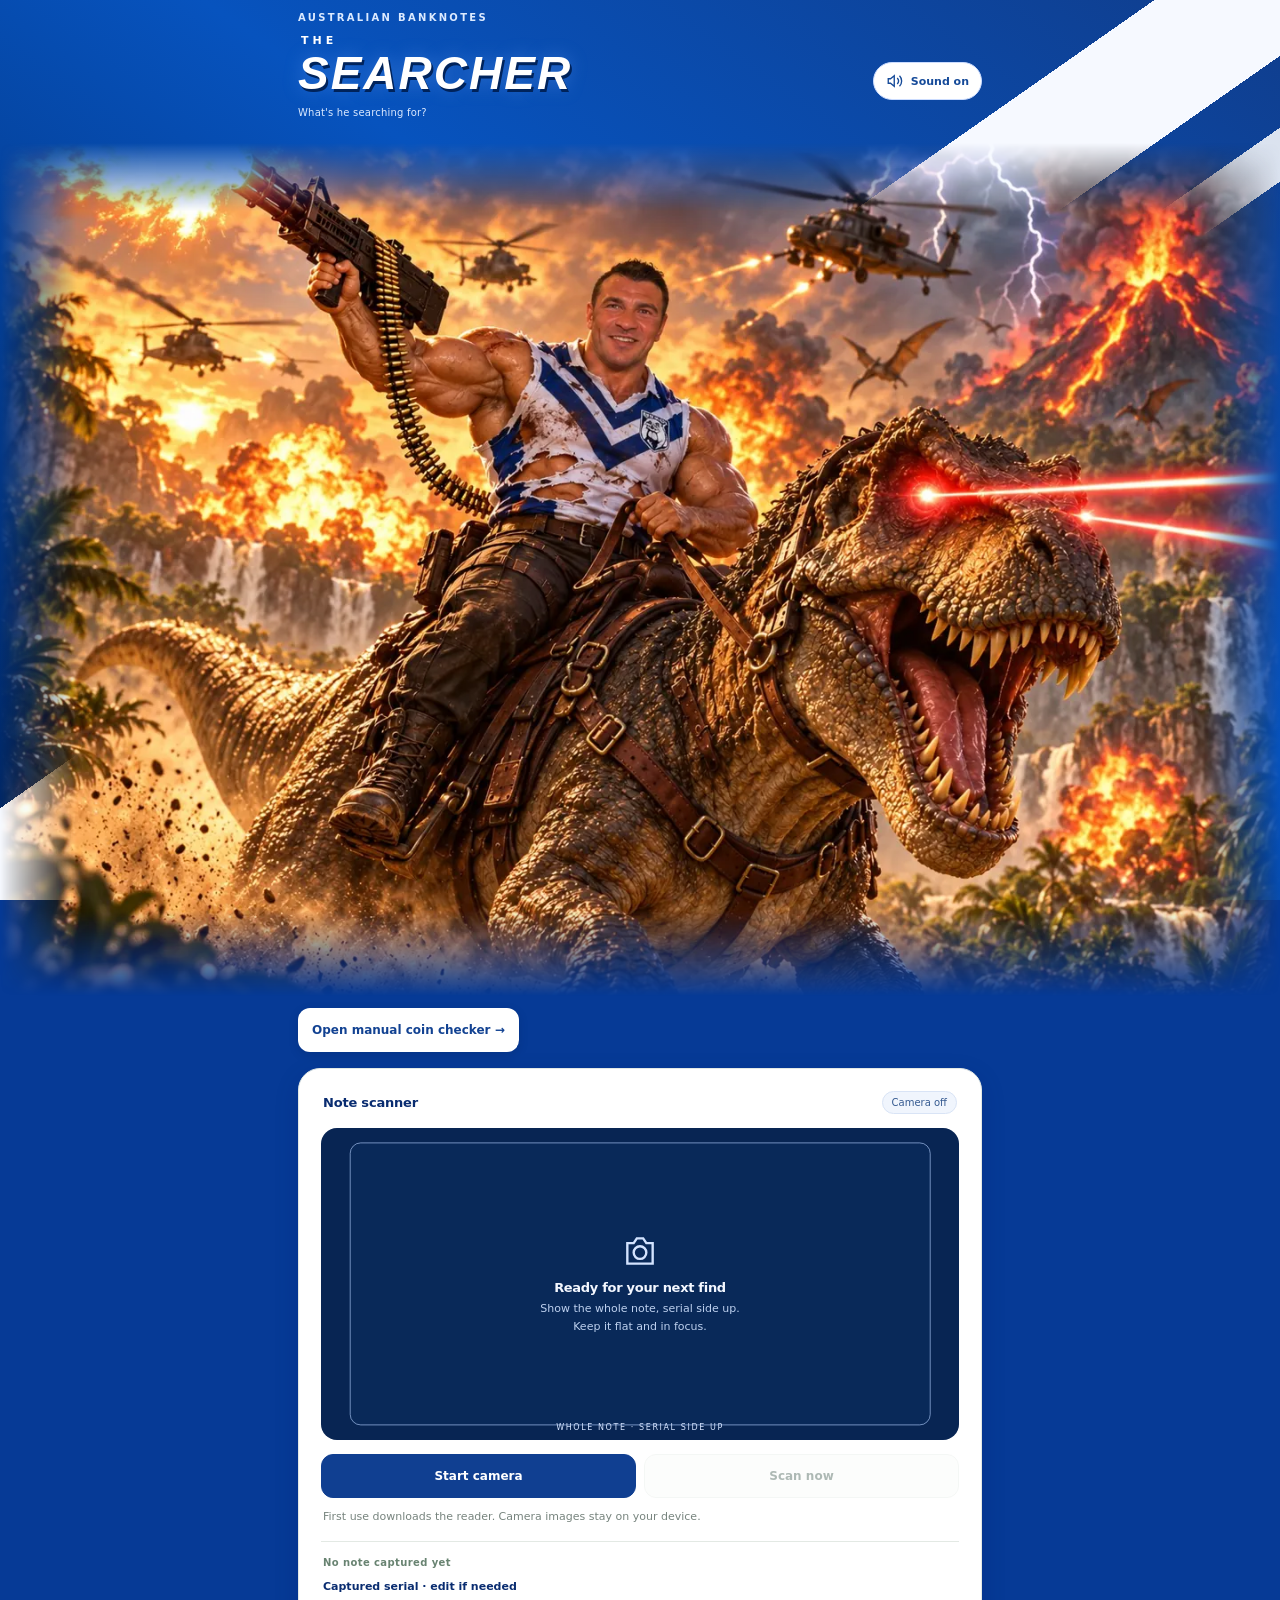
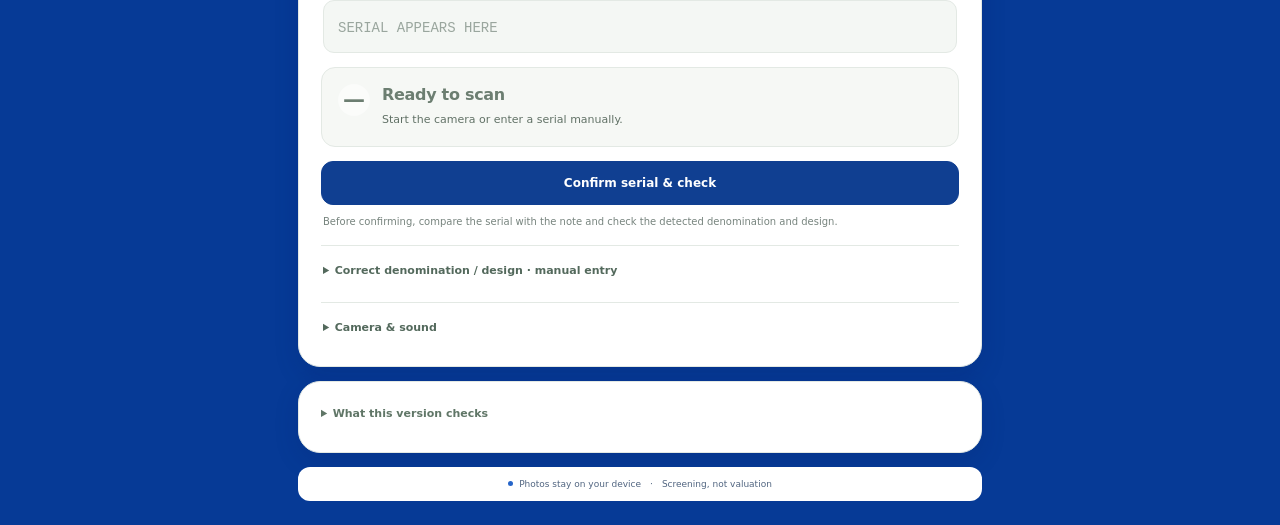
==== commit 0b91ffb5: "Use tagline for Easter egg and make SEARCHER title non-interactive" ====
--- a/index.html
+++ b/index.html
@@ -1 +1 @@
-<!doctype html><html lang="en"><head><meta charset="utf-8"><meta name="viewport" content="width=device-width,initial-scale=1"><meta name="theme-color" content="#132c28"><title>Note Check · Australian banknotes</title><link rel="stylesheet" href="style.css?v=12"><style>.conditionGuide{display:none}#result.keep~.conditionGuide{display:block}.conditionGuide h3{font-size:12px;margin:16px 0 6px}.conditionGuide ul{padding-left:19px;margin:6px 0}.conditionGuide li{font-size:11px;line-height:1.65;color:#617166;margin:5px 0}.conditionGuide a{color:#3c7a59;text-underline-offset:3px}</style><link rel="stylesheet" href="backgrounds.css?v=6"></head><body><header><span class="page-category">Australian banknotes</span><a class="brand" href="./"><span class="brand-the">THE</span><span class="brand-title">SEARCHER</span><span class="brand-tagline">What's he searching for?</span></a><button id="soundToggle" class="soundButton" type="button" aria-pressed="true"><svg viewBox="0 0 24 24" width="18" height="18" fill="none" stroke="currentColor" stroke-width="1.8" aria-hidden="true"><path d="M11 5 6 9H3v6h3l5 4V5Z"/><path d="M15 8a6 6 0 0 1 0 8M18 5a10 10 0 0 1 0 14"/></svg><span id="soundLabel">Sound on</span></button></header><main><section class="intro"><p style="margin-top:14px"><a href="coins.html" style="color:#176d50;font-size:12px">Open manual coin checker →</a></p></section><section class="panel scanner"><div class="sectiontop"><h2>Note scanner</h2><span id="cameraState">Camera off</span></div><div class="view"><video id="video" autoplay playsinline muted></video><div id="placeholder"><div class="cameraicon"><svg width="38" height="38" viewBox="0 0 24 24" fill="none" stroke="currentColor" stroke-width="1.5" aria-hidden="true"><path d="M4 7h4l2-3h4l2 3h4v13H4V7Z"/><circle cx="12" cy="13" r="4"/></svg></div><h3>Ready for your next find</h3><p>Show the whole note, serial side up.<br>Keep it flat and in focus.</p></div><div class="frame"></div><div class="viewlabel">WHOLE NOTE · SERIAL SIDE UP</div><div id="overlay" class="overlay" aria-live="polite"></div></div><div class="actions"><button id="start" class="primary">Start camera</button><button id="scan" disabled>Scan now</button><button id="stop" hidden>Stop</button></div><p id="progress" class="small" role="status">First use downloads the reader. Camera images stay on your device.</p><div class="readout"><span id="activeNote">No note captured yet</span><label for="serial">Captured serial · edit if needed</label><input id="serial" placeholder="Serial appears here" autocomplete="off" spellcheck="false" maxlength="20"></div><div id="result" class="result neutral" aria-live="polite"><span class="symbol">—</span><div><h3>Ready to scan</h3><p>Start the camera or enter a serial manually.</p></div></div><div class="sortingActions"><input type="checkbox" id="confirm" hidden><button id="check" class="primary">Confirm serial & check</button><button id="next" hidden>Scan next note →</button></div><p class="small confirmHint">Before confirming, compare the serial with the note and check the detected denomination and design.</p><details class="drawer conditionGuide"><summary>What to look for · condition &amp; sales</summary><p class="small">Inspect the note yourself. The scanner does not grade its condition.</p><h3>Good signs</h3><ul><li>Sharp, square corners and intact edges.</li><li>Minimal folds or permanent creases.</li><li>Clean surfaces, clear printing and an intact clear window.</li></ul><h3>Wear or damage to check</h3><ul><li>Rounded or bent corners and worn edges.</li><li>Deep creases or multiple folds.</li><li>Stains, handwriting, fading or rubbed printing.</li><li>Tears, pinholes, splits, missing pieces or repairs.</li></ul><p class="small"><strong>Keep it as found—don’t clean, iron or try to repair it.</strong> Condition can affect collector interest, but wear alone does not decide whether a flagged note is worth keeping.</p><p class="small"><a href="https://www.pmgnotes.com/paper-money-grading/grading-scale/" target="_blank" rel="noopener">Banknote grading guide ↗</a></p><h3>Comparable sales</h3><p class="small">Not enough verified sales data. No price range is provided for this result.</p></details><details class="drawer"><summary>Correct denomination / design · manual entry</summary><div class="fields"><div><label for="denomination">Denomination</label><select id="denomination"><option>$5</option><option>$10</option><option>$20</option><option selected>$50</option><option>$100</option></select></div><div><label for="series">Banknote series</label><select id="series"><option value="new">Newer polymer · tall clear window</option><option value="old">Older polymer · small clear window</option></select></div></div><p class="small">Paper and commemorative layouts may not be recognised. A manual entry is still checked against the supported rules.</p><div class="samples"><span class="small">Fictional serial examples</span><div><button data-sample="AA191234321">Radar</button><button data-sample="AA190000042">Low number</button><button data-sample="BD194827593">No pattern</button></div></div></details><details class="drawer"><summary>Camera & sound</summary><div id="cameraSettings" hidden><label for="cameraSelect">Camera lens</label><select id="cameraSelect"></select><p id="cameraResolution" class="small"></p><label class="toggle"><input id="torch" type="checkbox" disabled> Camera light (if supported)</label></div><label for="zoom">Screen zoom <span id="zoomValue">1.0×</span></label><input id="zoom" type="range" min="1" max="4" step="0.1" value="1"><label class="toggle"><input type="checkbox" id="auto"> Automatic scanning</label><div class="extraActions"><button id="testSound" type="button">Test chime</button><button id="photoButton">Use a photo instead</button></div><input id="photo" type="file" accept="image/*" hidden></details><details id="captureDetails" class="drawer" hidden><summary>Captured images and reader diagnostics</summary><p id="detectedNote" class="small"></p><img id="notePreview" alt="Automatically straightened note"><img id="capturePreview" alt="Automatically selected serial area"><p class="small">Reader output: <code id="rawRead"></code></p></details></section><details class="panel coverage"><summary>What this version checks</summary><ul><li>Unusual serial suffix patterns: solid, radar, repeater, ladder, two-digit patterns, and low numbers (1–100).</li><li>Possible 1992 first-issue $5 notes; confirm the pale design and Fraser/Cole signatures.</li><li>1996 $100 and 1997 $5 trial-prefix notes within their published trial serial ranges.</li><li>First/last listed standard print-year prefixes in the loaded RBA records (1992–2023).</li><li>Possible 2001 Federation $5 notes via manual entry.</li></ul><p class="small">Green means set aside for inspection. Yellow means uncertain or unsupported. Red means no supported flag found after confirmation—not a guarantee to spend it. Condition, authenticity, printing errors and ink varieties are not assessed. Number-pattern thresholds are screening choices, not proof of collector demand.</p><a href="https://www.banknotes.rba.gov.au/resources/for-collectors/serial-numbers/" target="_blank" rel="noopener">RBA issue records ↗</a><br><a href="https://www.sterlingcurrency.com.au/blog/news-research/decimal-coins-banknotes/the-two-times-when-npa-secretly-tested-polymer-ink/" target="_blank" rel="noopener">Trial-note reference ↗</a></details><footer><span class="privacyDot"></span> Photos stay on your device <span class="footerSep">·</span> Screening, not valuation</footer></main><script src="ocr/ort.wasm.min.js"></script><script src="neural-reader.js?v=9"></script><script src="rules.js?v=7"></script><script src="opencv.js"></script><script src="detector.js?v=7"></script><script src="screening.js?v=10"></script><script src="ocr-utils.js"></script><script src="celebration.js?v=11"></script><script src="app.js?v=11"></script><script src="backgrounds.js?v=6" defer></script></body></html>
+<!doctype html><html lang="en"><head><meta charset="utf-8"><meta name="viewport" content="width=device-width,initial-scale=1"><meta name="theme-color" content="#132c28"><title>Note Check · Australian banknotes</title><link rel="stylesheet" href="style.css?v=12"><style>.conditionGuide{display:none}#result.keep~.conditionGuide{display:block}.conditionGuide h3{font-size:12px;margin:16px 0 6px}.conditionGuide ul{padding-left:19px;margin:6px 0}.conditionGuide li{font-size:11px;line-height:1.65;color:#617166;margin:5px 0}.conditionGuide a{color:#3c7a59;text-underline-offset:3px}</style><link rel="stylesheet" href="backgrounds.css?v=7"></head><body><header><span class="page-category">Australian banknotes</span><div class="brand"><span class="brand-the">THE</span><span class="brand-title">SEARCHER</span><button class="brand-tagline" type="button">What's he searching for?</button></div><button id="soundToggle" class="soundButton" type="button" aria-pressed="true"><svg viewBox="0 0 24 24" width="18" height="18" fill="none" stroke="currentColor" stroke-width="1.8" aria-hidden="true"><path d="M11 5 6 9H3v6h3l5 4V5Z"/><path d="M15 8a6 6 0 0 1 0 8M18 5a10 10 0 0 1 0 14"/></svg><span id="soundLabel">Sound on</span></button></header><main><section class="intro"><p style="margin-top:14px"><a href="coins.html" style="color:#176d50;font-size:12px">Open manual coin checker →</a></p></section><section class="panel scanner"><div class="sectiontop"><h2>Note scanner</h2><span id="cameraState">Camera off</span></div><div class="view"><video id="video" autoplay playsinline muted></video><div id="placeholder"><div class="cameraicon"><svg width="38" height="38" viewBox="0 0 24 24" fill="none" stroke="currentColor" stroke-width="1.5" aria-hidden="true"><path d="M4 7h4l2-3h4l2 3h4v13H4V7Z"/><circle cx="12" cy="13" r="4"/></svg></div><h3>Ready for your next find</h3><p>Show the whole note, serial side up.<br>Keep it flat and in focus.</p></div><div class="frame"></div><div class="viewlabel">WHOLE NOTE · SERIAL SIDE UP</div><div id="overlay" class="overlay" aria-live="polite"></div></div><div class="actions"><button id="start" class="primary">Start camera</button><button id="scan" disabled>Scan now</button><button id="stop" hidden>Stop</button></div><p id="progress" class="small" role="status">First use downloads the reader. Camera images stay on your device.</p><div class="readout"><span id="activeNote">No note captured yet</span><label for="serial">Captured serial · edit if needed</label><input id="serial" placeholder="Serial appears here" autocomplete="off" spellcheck="false" maxlength="20"></div><div id="result" class="result neutral" aria-live="polite"><span class="symbol">—</span><div><h3>Ready to scan</h3><p>Start the camera or enter a serial manually.</p></div></div><div class="sortingActions"><input type="checkbox" id="confirm" hidden><button id="check" class="primary">Confirm serial & check</button><button id="next" hidden>Scan next note →</button></div><p class="small confirmHint">Before confirming, compare the serial with the note and check the detected denomination and design.</p><details class="drawer conditionGuide"><summary>What to look for · condition &amp; sales</summary><p class="small">Inspect the note yourself. The scanner does not grade its condition.</p><h3>Good signs</h3><ul><li>Sharp, square corners and intact edges.</li><li>Minimal folds or permanent creases.</li><li>Clean surfaces, clear printing and an intact clear window.</li></ul><h3>Wear or damage to check</h3><ul><li>Rounded or bent corners and worn edges.</li><li>Deep creases or multiple folds.</li><li>Stains, handwriting, fading or rubbed printing.</li><li>Tears, pinholes, splits, missing pieces or repairs.</li></ul><p class="small"><strong>Keep it as found—don’t clean, iron or try to repair it.</strong> Condition can affect collector interest, but wear alone does not decide whether a flagged note is worth keeping.</p><p class="small"><a href="https://www.pmgnotes.com/paper-money-grading/grading-scale/" target="_blank" rel="noopener">Banknote grading guide ↗</a></p><h3>Comparable sales</h3><p class="small">Not enough verified sales data. No price range is provided for this result.</p></details><details class="drawer"><summary>Correct denomination / design · manual entry</summary><div class="fields"><div><label for="denomination">Denomination</label><select id="denomination"><option>$5</option><option>$10</option><option>$20</option><option selected>$50</option><option>$100</option></select></div><div><label for="series">Banknote series</label><select id="series"><option value="new">Newer polymer · tall clear window</option><option value="old">Older polymer · small clear window</option></select></div></div><p class="small">Paper and commemorative layouts may not be recognised. A manual entry is still checked against the supported rules.</p><div class="samples"><span class="small">Fictional serial examples</span><div><button data-sample="AA191234321">Radar</button><button data-sample="AA190000042">Low number</button><button data-sample="BD194827593">No pattern</button></div></div></details><details class="drawer"><summary>Camera & sound</summary><div id="cameraSettings" hidden><label for="cameraSelect">Camera lens</label><select id="cameraSelect"></select><p id="cameraResolution" class="small"></p><label class="toggle"><input id="torch" type="checkbox" disabled> Camera light (if supported)</label></div><label for="zoom">Screen zoom <span id="zoomValue">1.0×</span></label><input id="zoom" type="range" min="1" max="4" step="0.1" value="1"><label class="toggle"><input type="checkbox" id="auto"> Automatic scanning</label><div class="extraActions"><button id="testSound" type="button">Test chime</button><button id="photoButton">Use a photo instead</button></div><input id="photo" type="file" accept="image/*" hidden></details><details id="captureDetails" class="drawer" hidden><summary>Captured images and reader diagnostics</summary><p id="detectedNote" class="small"></p><img id="notePreview" alt="Automatically straightened note"><img id="capturePreview" alt="Automatically selected serial area"><p class="small">Reader output: <code id="rawRead"></code></p></details></section><details class="panel coverage"><summary>What this version checks</summary><ul><li>Unusual serial suffix patterns: solid, radar, repeater, ladder, two-digit patterns, and low numbers (1–100).</li><li>Possible 1992 first-issue $5 notes; confirm the pale design and Fraser/Cole signatures.</li><li>1996 $100 and 1997 $5 trial-prefix notes within their published trial serial ranges.</li><li>First/last listed standard print-year prefixes in the loaded RBA records (1992–2023).</li><li>Possible 2001 Federation $5 notes via manual entry.</li></ul><p class="small">Green means set aside for inspection. Yellow means uncertain or unsupported. Red means no supported flag found after confirmation—not a guarantee to spend it. Condition, authenticity, printing errors and ink varieties are not assessed. Number-pattern thresholds are screening choices, not proof of collector demand.</p><a href="https://www.banknotes.rba.gov.au/resources/for-collectors/serial-numbers/" target="_blank" rel="noopener">RBA issue records ↗</a><br><a href="https://www.sterlingcurrency.com.au/blog/news-research/decimal-coins-banknotes/the-two-times-when-npa-secretly-tested-polymer-ink/" target="_blank" rel="noopener">Trial-note reference ↗</a></details><footer><span class="privacyDot"></span> Photos stay on your device <span class="footerSep">·</span> Screening, not valuation</footer></main><script src="ocr/ort.wasm.min.js"></script><script src="neural-reader.js?v=9"></script><script src="rules.js?v=7"></script><script src="opencv.js"></script><script src="detector.js?v=7"></script><script src="screening.js?v=10"></script><script src="ocr-utils.js"></script><script src="celebration.js?v=11"></script><script src="app.js?v=11"></script><script src="backgrounds.js?v=7" defer></script></body></html>
--- a/backgrounds.css
+++ b/backgrounds.css
@@ -42,8 +42,12 @@
 /* Quiet, keyboard-accessible surf-texture Easter egg. */
 .brand-the { font:800 11px/1.1 system-ui,sans-serif;letter-spacing:4px;color:#fff;margin-left:3px; }
 .intro { position:relative; }
-.ride-texture { display:block;position:relative;z-index:2;margin:-52px 8px 8px auto;width:44px;height:44px;min-height:44px;padding:0;border:0;border-radius:50%;background:repeating-linear-gradient(155deg,transparent 0 5px,#fff 6px 7px,transparent 8px 12px);opacity:.13;cursor:pointer;box-shadow:none; }
-.ride-texture:hover { opacity:.3; }
-.ride-texture:focus-visible { opacity:.65;outline:3px solid #fff;outline-offset:3px; }
 .adventure-background img.secret-slide { z-index:3;transition:opacity .12s ease-out; }
 @media(prefers-reduced-motion:reduce) { .adventure-background img.secret-slide { transition:none; } }
+
+/* The title is plain text; only the tagline reveals the secret slide. */
+button.brand-tagline { appearance:none;display:block;background:none;border:0;border-radius:3px;box-shadow:none;padding:0;margin:0;min-height:28px;min-width:0;text-align:left;font:500 10px/1.4 system-ui,sans-serif;letter-spacing:.2px;color:#dbe9ff;cursor:pointer; }
+button.brand-tagline:hover { filter:none; }
+button.brand-tagline:active { transform:none; }
+button.brand-tagline:focus-visible { outline:2px solid #fff;outline-offset:4px; }
+@media(max-width:360px) { button.brand-tagline {font-size:9px;} }
